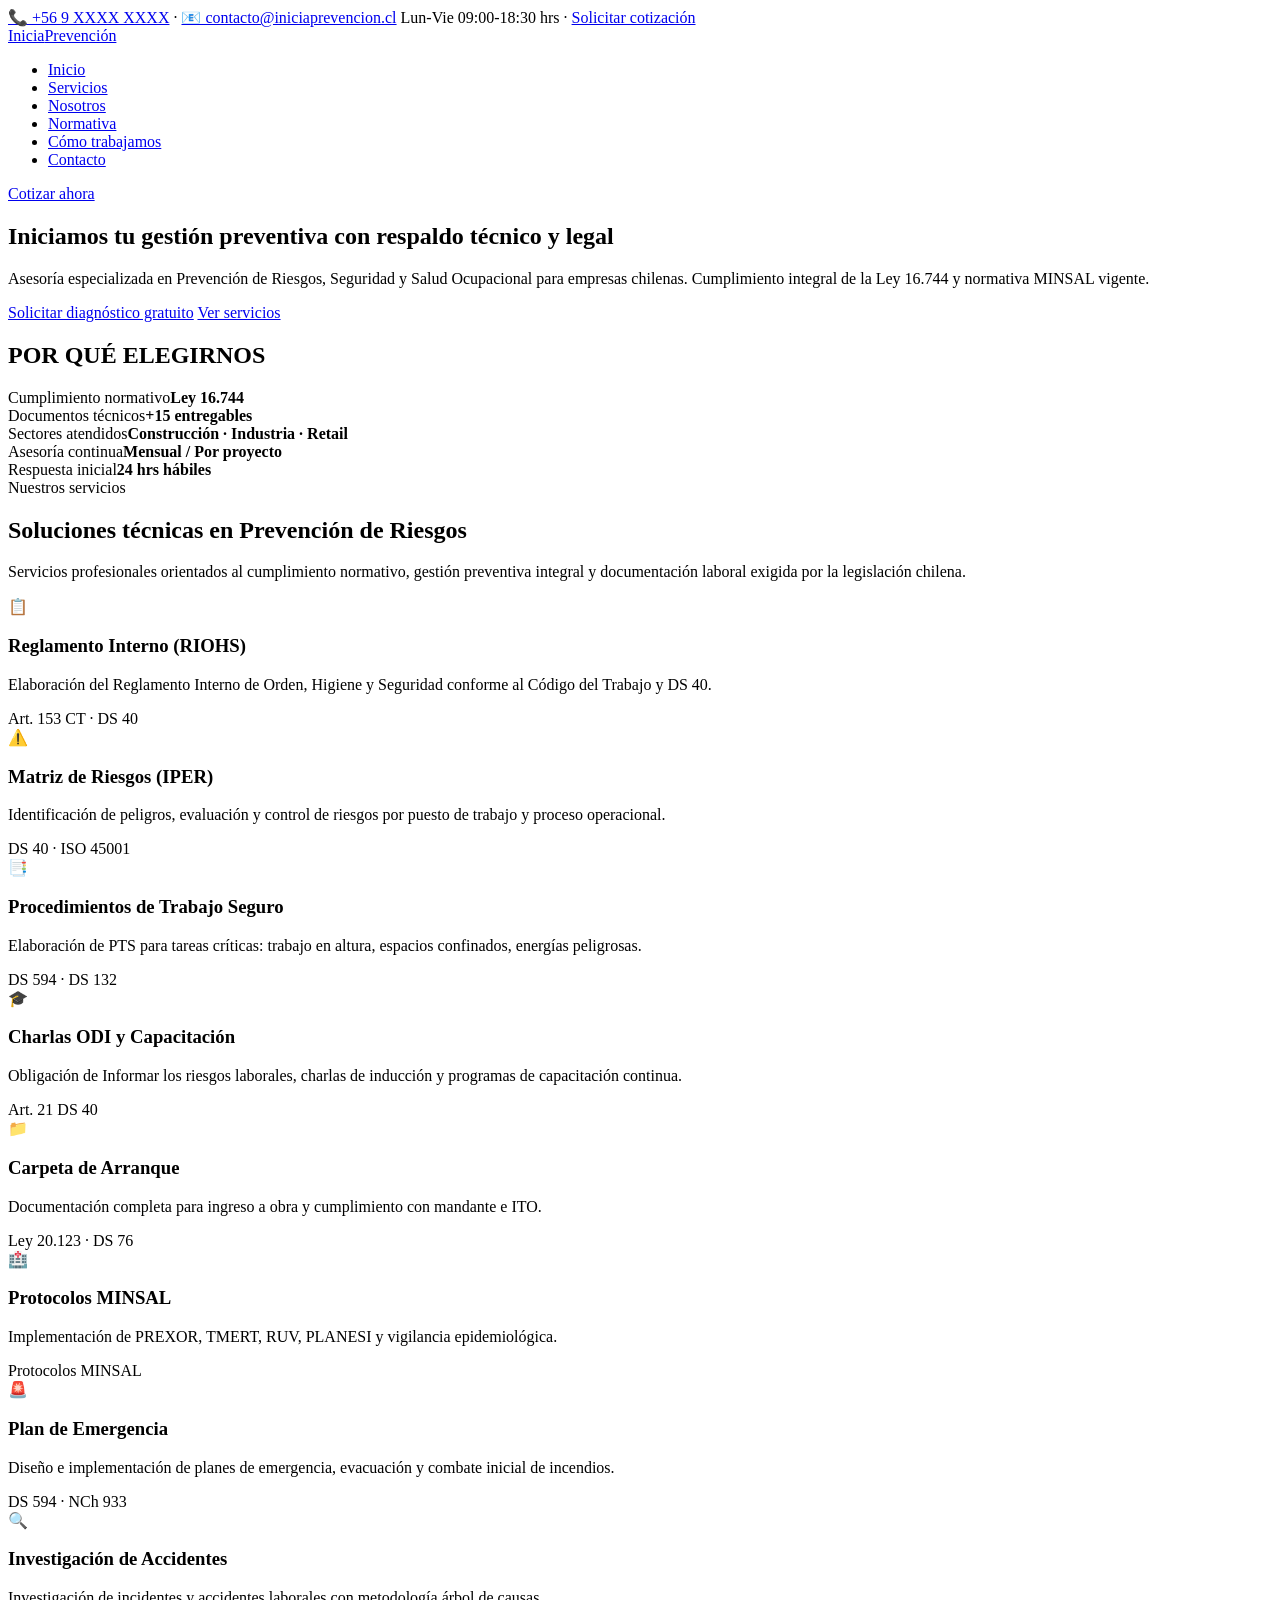
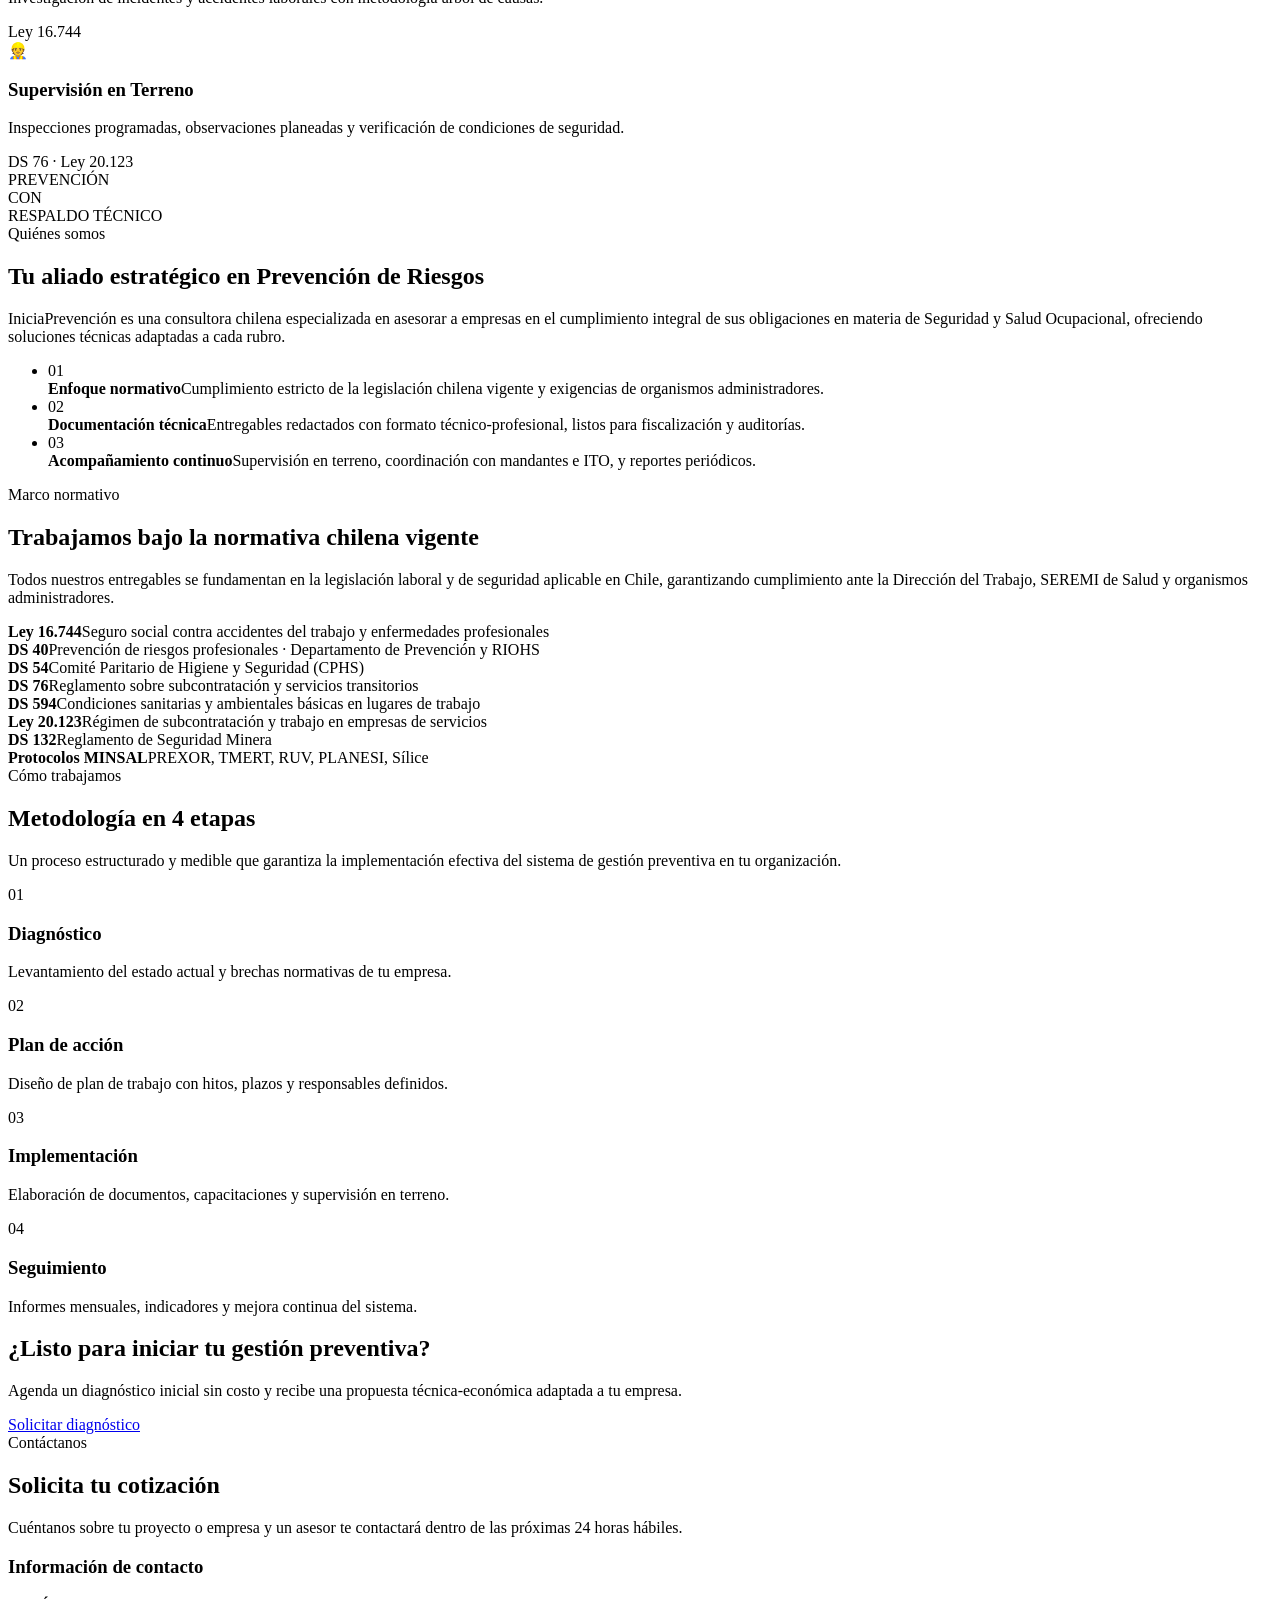
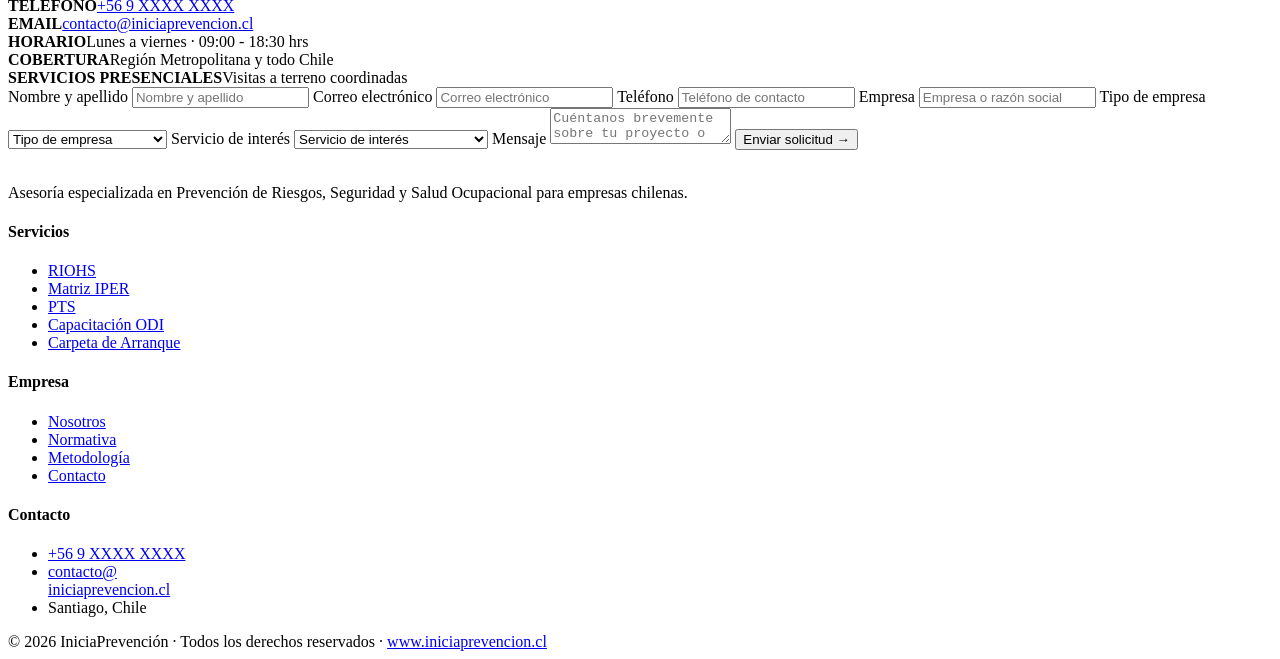
==== index.html @ a5a74e53 "Add files via upload" ====
<!DOCTYPE html>
<html lang="es-CL">
<head>
<meta charset="UTF-8">
<meta name="viewport" content="width=device-width, initial-scale=1.0">

<!-- SEO PRIMARIO -->
<title>IniciaPrevención | Asesoría en Prevención de Riesgos y SST - Chile</title>
<meta name="description" content="Consultora chilena especializada en Prevención de Riesgos, Seguridad y Salud Ocupacional. Asesoría experta en RIOHS, Matriz IPER, PTS, ODI, Carpeta de Arranque y cumplimiento Ley 16.744.">
<meta name="keywords" content="prevención de riesgos Chile, asesoría SST, RIOHS, Ley 16.744, prevencionista, seguridad obra, ITO, mandante, carpeta de arranque, matriz IPER, PTS, DS 76, DS 40, DS 594">
<meta name="author" content="IniciaPrevención">
<meta name="robots" content="index, follow">
<link rel="canonical" href="https://iniciaprevencion.cl/">

<!-- OPEN GRAPH (Facebook, LinkedIn, WhatsApp) -->
<meta property="og:type" content="website">
<meta property="og:url" content="https://iniciaprevencion.cl/">
<meta property="og:title" content="IniciaPrevención | Asesoría en Prevención de Riesgos - Chile">
<meta property="og:description" content="Asesoría especializada en Prevención de Riesgos, Seguridad y Salud Ocupacional para empresas chilenas. Cumplimiento Ley 16.744.">
<meta property="og:image" content="https://iniciaprevencion.cl/assets/img/og-image.jpg">
<meta property="og:locale" content="es_CL">
<meta property="og:site_name" content="IniciaPrevención">

<!-- TWITTER CARD -->
<meta name="twitter:card" content="summary_large_image">
<meta name="twitter:title" content="IniciaPrevención | Asesoría en Prevención de Riesgos - Chile">
<meta name="twitter:description" content="Asesoría experta en SST y cumplimiento normativo para empresas chilenas.">
<meta name="twitter:image" content="https://iniciaprevencion.cl/assets/img/og-image.jpg">

<!-- FAVICON -->
<link rel="icon" type="image/svg+xml" href="assets/img/favicon.svg">
<link rel="alternate icon" href="assets/img/favicon.ico">
<link rel="apple-touch-icon" href="assets/img/apple-touch-icon.png">

<!-- THEME COLOR -->
<meta name="theme-color" content="#0C447C">

<!-- FONTS -->
<link rel="preconnect" href="https://fonts.googleapis.com">
<link rel="preconnect" href="https://fonts.gstatic.com" crossorigin>
<link href="https://fonts.googleapis.com/css2?family=Montserrat:wght@400;500;600;700&family=Open+Sans:wght@400;500;600;700&display=swap" rel="stylesheet">

<!-- CSS -->
<link rel="stylesheet" href="assets/css/styles.css">

<!-- SCHEMA.ORG STRUCTURED DATA -->
<script type="application/ld+json">
{
  "@context": "https://schema.org",
  "@type": "ProfessionalService",
  "name": "IniciaPrevención",
  "image": "https://iniciaprevencion.cl/assets/img/og-image.jpg",
  "url": "https://iniciaprevencion.cl",
  "telephone": "+56-9-XXXXXXXX",
  "email": "contacto@iniciaprevencion.cl",
  "description": "Asesoría profesional en Prevención de Riesgos, Seguridad y Salud Ocupacional en Chile.",
  "address": {
    "@type": "PostalAddress",
    "addressCountry": "CL",
    "addressRegion": "Región Metropolitana",
    "addressLocality": "Santiago"
  },
  "areaServed": {
    "@type": "Country",
    "name": "Chile"
  },
  "serviceType": [
    "Prevención de Riesgos",
    "Seguridad y Salud Ocupacional",
    "Reglamento Interno (RIOHS)",
    "Matriz de Riesgos (IPER)",
    "Procedimientos de Trabajo Seguro",
    "Carpeta de Arranque"
  ],
  "priceRange": "$$"
}
</script>
</head>
<body>

<!-- TOP BAR -->
<div class="topbar">
  <div class="topbar-inner">
    <span><a href="tel:+56900000000" aria-label="Teléfono">📞 +56 9 XXXX XXXX</a> · <a href="mailto:contacto@iniciaprevencion.cl">📧 contacto@iniciaprevencion.cl</a></span>
    <span>Lun-Vie 09:00-18:30 hrs · <a href="#contacto">Solicitar cotización</a></span>
  </div>
</div>

<!-- HEADER / NAV -->
<header>
  <div class="nav">
    <a href="/" class="logo" aria-label="IniciaPrevención - Inicio">
      <div class="logo-mark" aria-hidden="true"></div>
      <div class="logo-text">Inicia<span>Prevención</span></div>
    </a>
    <nav aria-label="Navegación principal">
      <ul class="menu">
        <li><a href="#inicio">Inicio</a></li>
        <li><a href="#servicios">Servicios</a></li>
        <li><a href="#nosotros">Nosotros</a></li>
        <li><a href="#normativa">Normativa</a></li>
        <li><a href="#proceso">Cómo trabajamos</a></li>
        <li><a href="#contacto">Contacto</a></li>
      </ul>
    </nav>
    <a href="#contacto" class="btn-cta">Cotizar ahora</a>
  </div>
</header>

<!-- HERO -->
<section class="hero" id="inicio">
  <div class="hero-inner">
    <div>
      <h1>Iniciamos tu <span>gestión preventiva</span> con respaldo técnico y legal</h1>
      <p>Asesoría especializada en Prevención de Riesgos, Seguridad y Salud Ocupacional para empresas chilenas. Cumplimiento integral de la Ley 16.744 y normativa MINSAL vigente.</p>
      <div class="hero-cta">
        <a href="#contacto" class="btn-primary">Solicitar diagnóstico gratuito</a>
        <a href="#servicios" class="btn-secondary">Ver servicios</a>
      </div>
    </div>
    <aside class="hero-stats" aria-label="Razones para elegirnos">
      <h2>POR QUÉ ELEGIRNOS</h2>
      <div class="stat-row"><span>Cumplimiento normativo</span><strong>Ley 16.744</strong></div>
      <div class="stat-row"><span>Documentos técnicos</span><strong>+15 entregables</strong></div>
      <div class="stat-row"><span>Sectores atendidos</span><strong>Construcción · Industria · Retail</strong></div>
      <div class="stat-row"><span>Asesoría continua</span><strong>Mensual / Por proyecto</strong></div>
      <div class="stat-row"><span>Respuesta inicial</span><strong>24 hrs hábiles</strong></div>
    </aside>
  </div>
</section>

<!-- SERVICIOS -->
<section class="servicios" id="servicios">
  <div class="container">
    <span class="section-tag">Nuestros servicios</span>
    <h2 class="section-title">Soluciones técnicas en Prevención de Riesgos</h2>
    <p class="section-subtitle">Servicios profesionales orientados al cumplimiento normativo, gestión preventiva integral y documentación laboral exigida por la legislación chilena.</p>

    <div class="servicios-grid">
      <article class="servicio-card">
        <div class="servicio-icon" aria-hidden="true">📋</div>
        <h3>Reglamento Interno (RIOHS)</h3>
        <p>Elaboración del Reglamento Interno de Orden, Higiene y Seguridad conforme al Código del Trabajo y DS 40.</p>
        <span class="servicio-norm">Art. 153 CT · DS 40</span>
      </article>

      <article class="servicio-card">
        <div class="servicio-icon" aria-hidden="true">⚠️</div>
        <h3>Matriz de Riesgos (IPER)</h3>
        <p>Identificación de peligros, evaluación y control de riesgos por puesto de trabajo y proceso operacional.</p>
        <span class="servicio-norm">DS 40 · ISO 45001</span>
      </article>

      <article class="servicio-card">
        <div class="servicio-icon" aria-hidden="true">📑</div>
        <h3>Procedimientos de Trabajo Seguro</h3>
        <p>Elaboración de PTS para tareas críticas: trabajo en altura, espacios confinados, energías peligrosas.</p>
        <span class="servicio-norm">DS 594 · DS 132</span>
      </article>

      <article class="servicio-card">
        <div class="servicio-icon" aria-hidden="true">🎓</div>
        <h3>Charlas ODI y Capacitación</h3>
        <p>Obligación de Informar los riesgos laborales, charlas de inducción y programas de capacitación continua.</p>
        <span class="servicio-norm">Art. 21 DS 40</span>
      </article>

      <article class="servicio-card">
        <div class="servicio-icon" aria-hidden="true">📁</div>
        <h3>Carpeta de Arranque</h3>
        <p>Documentación completa para ingreso a obra y cumplimiento con mandante e ITO.</p>
        <span class="servicio-norm">Ley 20.123 · DS 76</span>
      </article>

      <article class="servicio-card">
        <div class="servicio-icon" aria-hidden="true">🏥</div>
        <h3>Protocolos MINSAL</h3>
        <p>Implementación de PREXOR, TMERT, RUV, PLANESI y vigilancia epidemiológica.</p>
        <span class="servicio-norm">Protocolos MINSAL</span>
      </article>

      <article class="servicio-card">
        <div class="servicio-icon" aria-hidden="true">🚨</div>
        <h3>Plan de Emergencia</h3>
        <p>Diseño e implementación de planes de emergencia, evacuación y combate inicial de incendios.</p>
        <span class="servicio-norm">DS 594 · NCh 933</span>
      </article>

      <article class="servicio-card">
        <div class="servicio-icon" aria-hidden="true">🔍</div>
        <h3>Investigación de Accidentes</h3>
        <p>Investigación de incidentes y accidentes laborales con metodología árbol de causas.</p>
        <span class="servicio-norm">Ley 16.744</span>
      </article>

      <article class="servicio-card">
        <div class="servicio-icon" aria-hidden="true">👷</div>
        <h3>Supervisión en Terreno</h3>
        <p>Inspecciones programadas, observaciones planeadas y verificación de condiciones de seguridad.</p>
        <span class="servicio-norm">DS 76 · Ley 20.123</span>
      </article>
    </div>
  </div>
</section>

<!-- NOSOTROS -->
<section id="nosotros">
  <div class="container">
    <div class="nosotros-grid">
      <div class="nosotros-img" aria-hidden="true">
        <div class="nosotros-img-text">PREVENCIÓN<br>CON<br>RESPALDO TÉCNICO</div>
      </div>
      <div>
        <span class="section-tag">Quiénes somos</span>
        <h2 class="section-title">Tu aliado estratégico en Prevención de Riesgos</h2>
        <p>IniciaPrevención es una consultora chilena especializada en asesorar a empresas en el cumplimiento integral de sus obligaciones en materia de Seguridad y Salud Ocupacional, ofreciendo soluciones técnicas adaptadas a cada rubro.</p>

        <ul class="valores-list">
          <li>
            <span class="valor-num">01</span>
            <div class="valor-text"><strong>Enfoque normativo</strong><span>Cumplimiento estricto de la legislación chilena vigente y exigencias de organismos administradores.</span></div>
          </li>
          <li>
            <span class="valor-num">02</span>
            <div class="valor-text"><strong>Documentación técnica</strong><span>Entregables redactados con formato técnico-profesional, listos para fiscalización y auditorías.</span></div>
          </li>
          <li>
            <span class="valor-num">03</span>
            <div class="valor-text"><strong>Acompañamiento continuo</strong><span>Supervisión en terreno, coordinación con mandantes e ITO, y reportes periódicos.</span></div>
          </li>
        </ul>
      </div>
    </div>
  </div>
</section>

<!-- NORMATIVA -->
<section class="normativa" id="normativa">
  <div class="container">
    <span class="section-tag">Marco normativo</span>
    <h2 class="section-title">Trabajamos bajo la normativa chilena vigente</h2>
    <p class="section-subtitle">Todos nuestros entregables se fundamentan en la legislación laboral y de seguridad aplicable en Chile, garantizando cumplimiento ante la Dirección del Trabajo, SEREMI de Salud y organismos administradores.</p>

    <div class="norma-grid">
      <div class="norma-card"><strong>Ley 16.744</strong><span>Seguro social contra accidentes del trabajo y enfermedades profesionales</span></div>
      <div class="norma-card"><strong>DS 40</strong><span>Prevención de riesgos profesionales · Departamento de Prevención y RIOHS</span></div>
      <div class="norma-card"><strong>DS 54</strong><span>Comité Paritario de Higiene y Seguridad (CPHS)</span></div>
      <div class="norma-card"><strong>DS 76</strong><span>Reglamento sobre subcontratación y servicios transitorios</span></div>
      <div class="norma-card"><strong>DS 594</strong><span>Condiciones sanitarias y ambientales básicas en lugares de trabajo</span></div>
      <div class="norma-card"><strong>Ley 20.123</strong><span>Régimen de subcontratación y trabajo en empresas de servicios</span></div>
      <div class="norma-card"><strong>DS 132</strong><span>Reglamento de Seguridad Minera</span></div>
      <div class="norma-card"><strong>Protocolos MINSAL</strong><span>PREXOR, TMERT, RUV, PLANESI, Sílice</span></div>
    </div>
  </div>
</section>

<!-- PROCESO -->
<section id="proceso">
  <div class="container">
    <span class="section-tag">Cómo trabajamos</span>
    <h2 class="section-title">Metodología en 4 etapas</h2>
    <p class="section-subtitle">Un proceso estructurado y medible que garantiza la implementación efectiva del sistema de gestión preventiva en tu organización.</p>

    <div class="proceso-grid">
      <div class="paso">
        <div class="paso-num">01</div>
        <h3>Diagnóstico</h3>
        <p>Levantamiento del estado actual y brechas normativas de tu empresa.</p>
      </div>
      <div class="paso">
        <div class="paso-num">02</div>
        <h3>Plan de acción</h3>
        <p>Diseño de plan de trabajo con hitos, plazos y responsables definidos.</p>
      </div>
      <div class="paso">
        <div class="paso-num">03</div>
        <h3>Implementación</h3>
        <p>Elaboración de documentos, capacitaciones y supervisión en terreno.</p>
      </div>
      <div class="paso">
        <div class="paso-num">04</div>
        <h3>Seguimiento</h3>
        <p>Informes mensuales, indicadores y mejora continua del sistema.</p>
      </div>
    </div>
  </div>
</section>

<!-- CTA -->
<section class="cta-final">
  <h2>¿Listo para iniciar tu gestión preventiva?</h2>
  <p>Agenda un diagnóstico inicial sin costo y recibe una propuesta técnica-económica adaptada a tu empresa.</p>
  <a href="#contacto" class="btn-primary">Solicitar diagnóstico</a>
</section>

<!-- CONTACTO -->
<section id="contacto">
  <div class="container">
    <span class="section-tag">Contáctanos</span>
    <h2 class="section-title">Solicita tu cotización</h2>
    <p class="section-subtitle">Cuéntanos sobre tu proyecto o empresa y un asesor te contactará dentro de las próximas 24 horas hábiles.</p>

    <div class="contacto-grid">
      <div class="contacto-info">
        <h3>Información de contacto</h3>
        <div class="contacto-item"><strong>TELÉFONO</strong><a href="tel:+56900000000">+56 9 XXXX XXXX</a></div>
        <div class="contacto-item"><strong>EMAIL</strong><a href="mailto:contacto@iniciaprevencion.cl">contacto@iniciaprevencion.cl</a></div>
        <div class="contacto-item"><strong>HORARIO</strong>Lunes a viernes · 09:00 - 18:30 hrs</div>
        <div class="contacto-item"><strong>COBERTURA</strong>Región Metropolitana y todo Chile</div>
        <div class="contacto-item"><strong>SERVICIOS PRESENCIALES</strong>Visitas a terreno coordinadas</div>
      </div>

      <form id="formContacto" action="https://formspree.io/f/REEMPLAZAR_ID" method="POST" aria-label="Formulario de contacto">
        <label for="nombre" class="sr-only">Nombre y apellido</label>
        <input id="nombre" name="nombre" type="text" placeholder="Nombre y apellido" required>
        <label for="email" class="sr-only">Correo electrónico</label>
        <input id="email" name="email" type="email" placeholder="Correo electrónico" required>
        <label for="telefono" class="sr-only">Teléfono</label>
        <input id="telefono" name="telefono" type="tel" placeholder="Teléfono de contacto">
        <label for="empresa" class="sr-only">Empresa</label>
        <input id="empresa" name="empresa" type="text" placeholder="Empresa o razón social">
        <label for="rubro" class="sr-only">Tipo de empresa</label>
        <select id="rubro" name="rubro" required>
          <option value="">Tipo de empresa</option>
          <option>Construcción</option>
          <option>Industria / Manufactura</option>
          <option>Retail / Comercio</option>
          <option>Oficinas / Servicios</option>
          <option>Minería</option>
          <option>Otro</option>
        </select>
        <label for="servicio" class="sr-only">Servicio de interés</label>
        <select id="servicio" name="servicio" required>
          <option value="">Servicio de interés</option>
          <option>Reglamento Interno (RIOHS)</option>
          <option>Matriz de Riesgos</option>
          <option>Carpeta de Arranque</option>
          <option>Asesoría integral</option>
          <option>Capacitación / ODI</option>
          <option>Otro</option>
        </select>
        <label for="mensaje" class="sr-only">Mensaje</label>
        <textarea id="mensaje" name="mensaje" placeholder="Cuéntanos brevemente sobre tu proyecto o necesidad"></textarea>
        <button type="submit">Enviar solicitud →</button>
      </form>
    </div>
  </div>
</section>

<!-- FOOTER -->
<footer>
  <div class="footer-grid">
    <div class="footer-col">
      <div class="logo" style="margin-bottom: 16px;">
        <div class="logo-mark" aria-hidden="true"></div>
        <div class="logo-text" style="color: #FFFFFF;">Inicia<span>Prevención</span></div>
      </div>
      <p>Asesoría especializada en Prevención de Riesgos, Seguridad y Salud Ocupacional para empresas chilenas.</p>
    </div>
    <div class="footer-col">
      <h4>Servicios</h4>
      <ul>
        <li><a href="#servicios">RIOHS</a></li>
        <li><a href="#servicios">Matriz IPER</a></li>
        <li><a href="#servicios">PTS</a></li>
        <li><a href="#servicios">Capacitación ODI</a></li>
        <li><a href="#servicios">Carpeta de Arranque</a></li>
      </ul>
    </div>
    <div class="footer-col">
      <h4>Empresa</h4>
      <ul>
        <li><a href="#nosotros">Nosotros</a></li>
        <li><a href="#normativa">Normativa</a></li>
        <li><a href="#proceso">Metodología</a></li>
        <li><a href="#contacto">Contacto</a></li>
      </ul>
    </div>
    <div class="footer-col">
      <h4>Contacto</h4>
      <ul>
        <li><a href="tel:+56900000000">+56 9 XXXX XXXX</a></li>
        <li><a href="mailto:contacto@iniciaprevencion.cl">contacto@<br>iniciaprevencion.cl</a></li>
        <li>Santiago, Chile</li>
      </ul>
    </div>
  </div>
  <div class="footer-bottom">
    © <span id="year">2026</span> IniciaPrevención · Todos los derechos reservados · <a href="https://iniciaprevencion.cl">www.iniciaprevencion.cl</a>
  </div>
</footer>

<!-- JS -->
<script src="assets/js/main.js" defer></script>

</body>
</html>
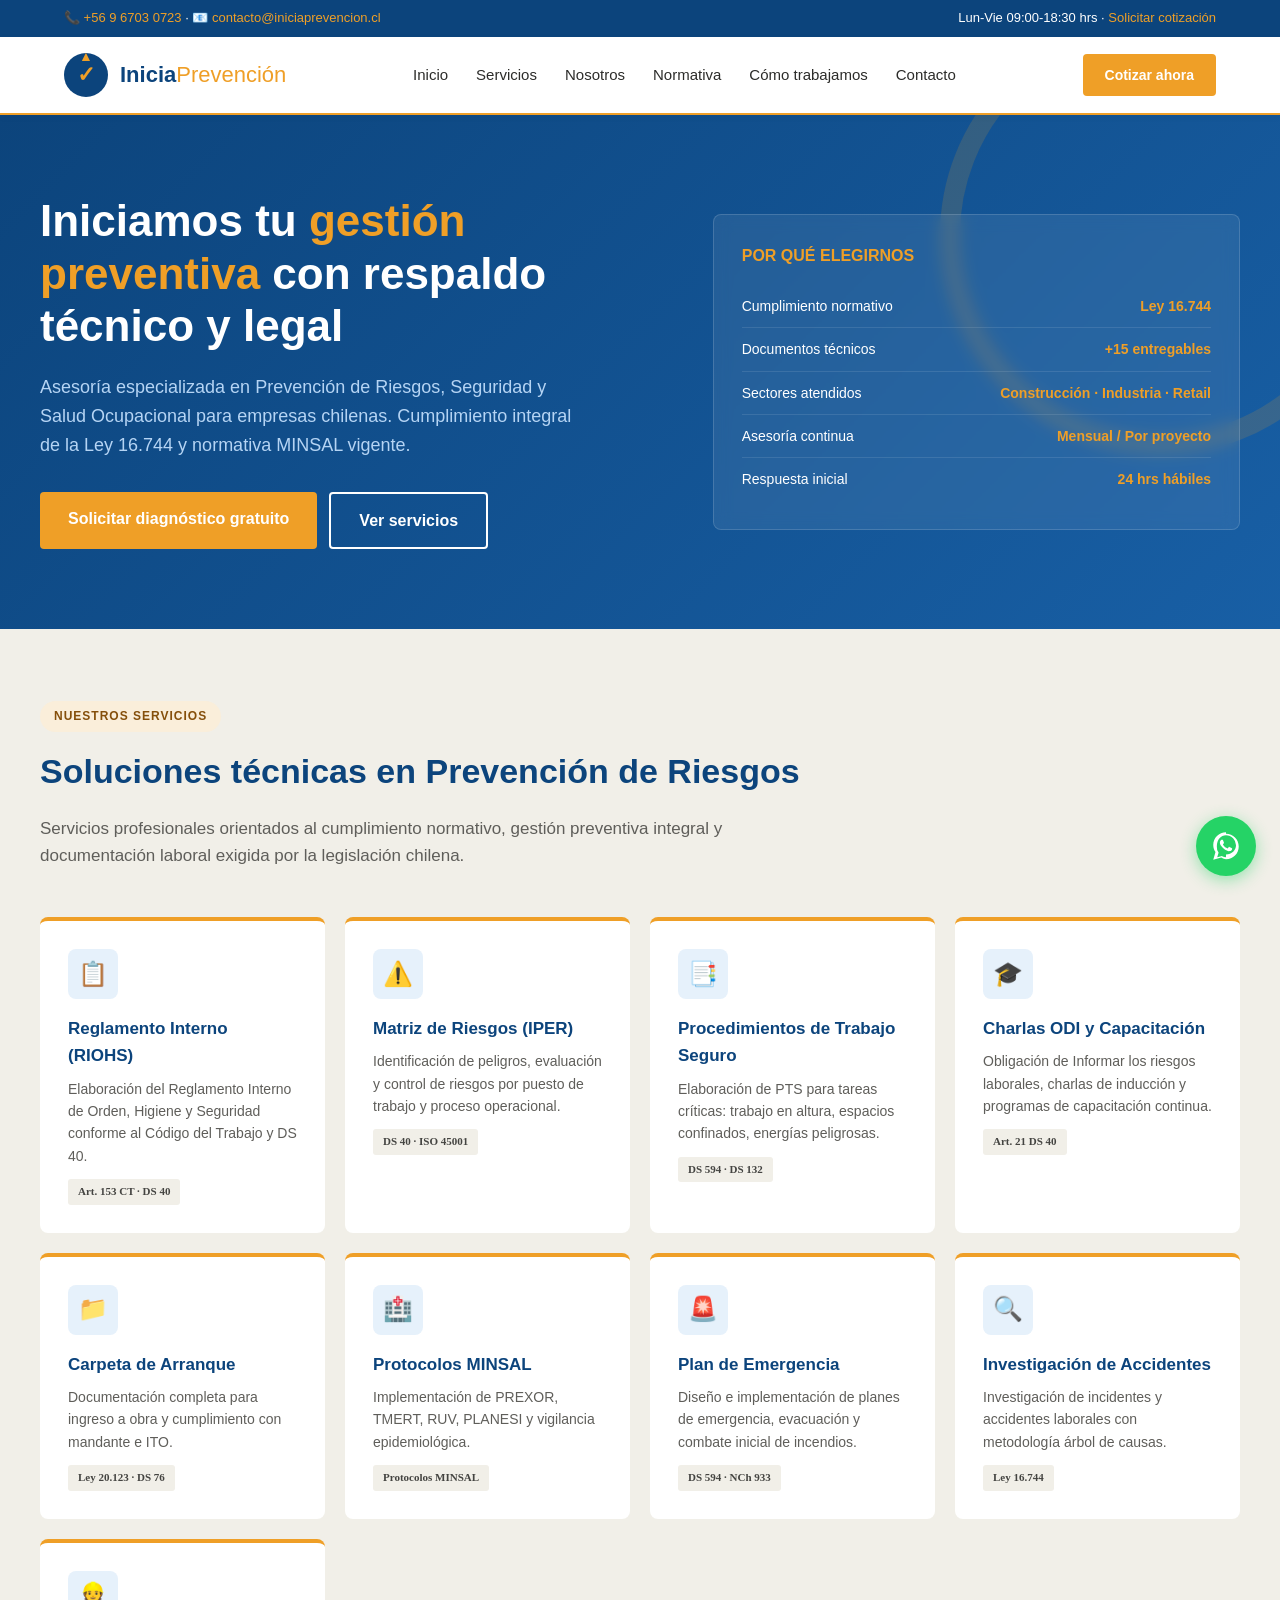
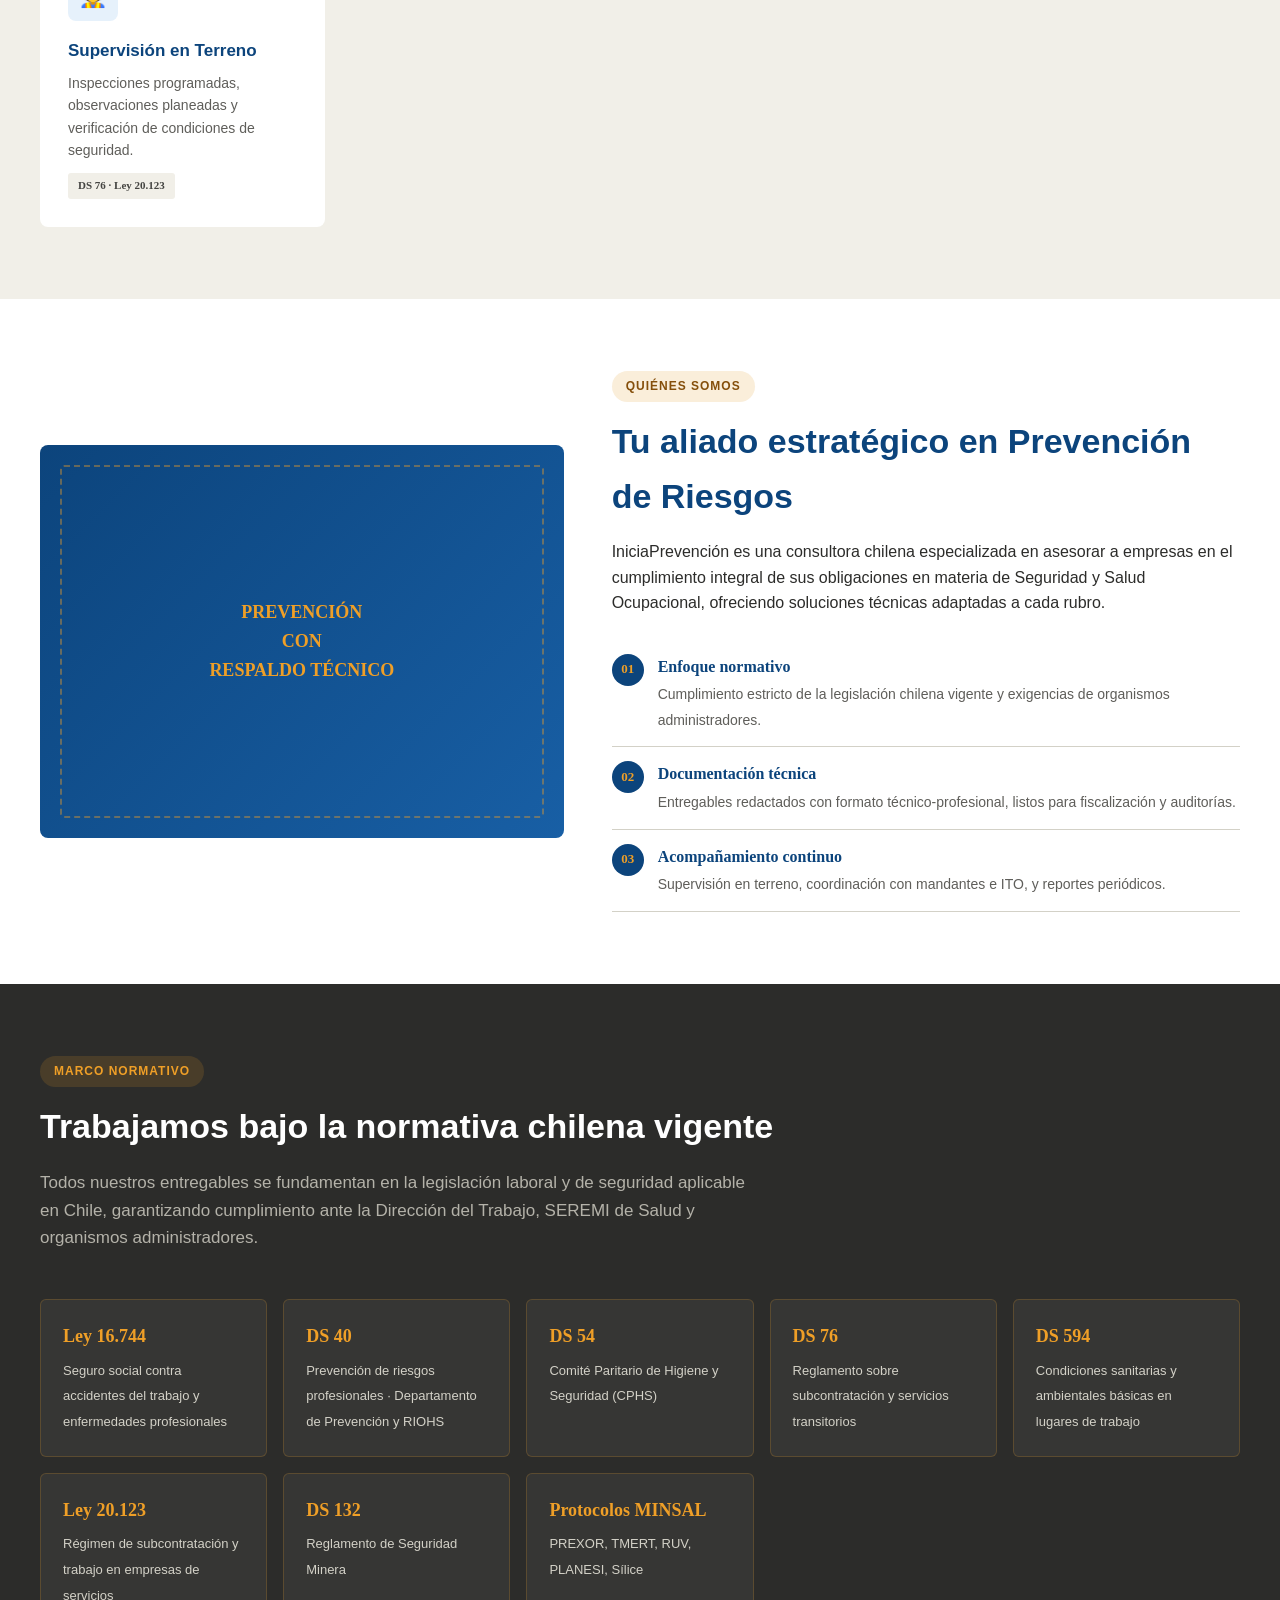
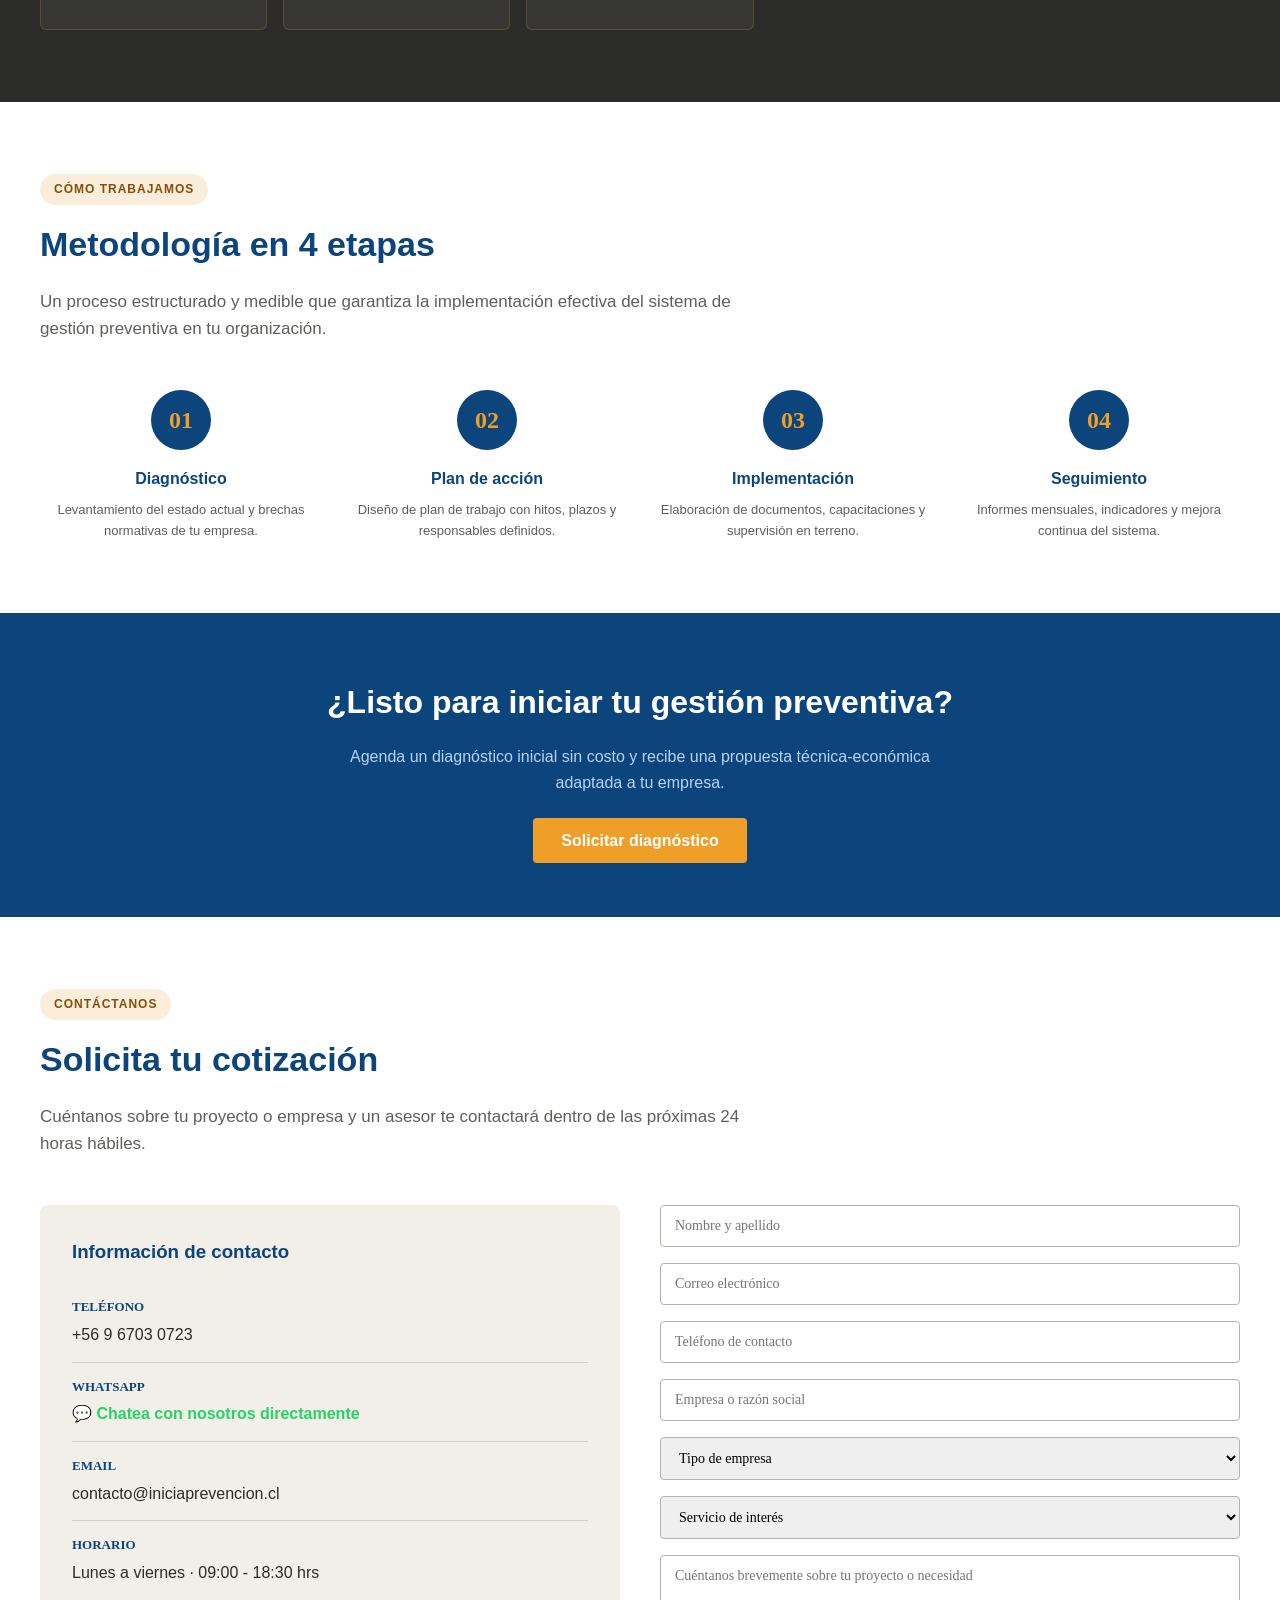
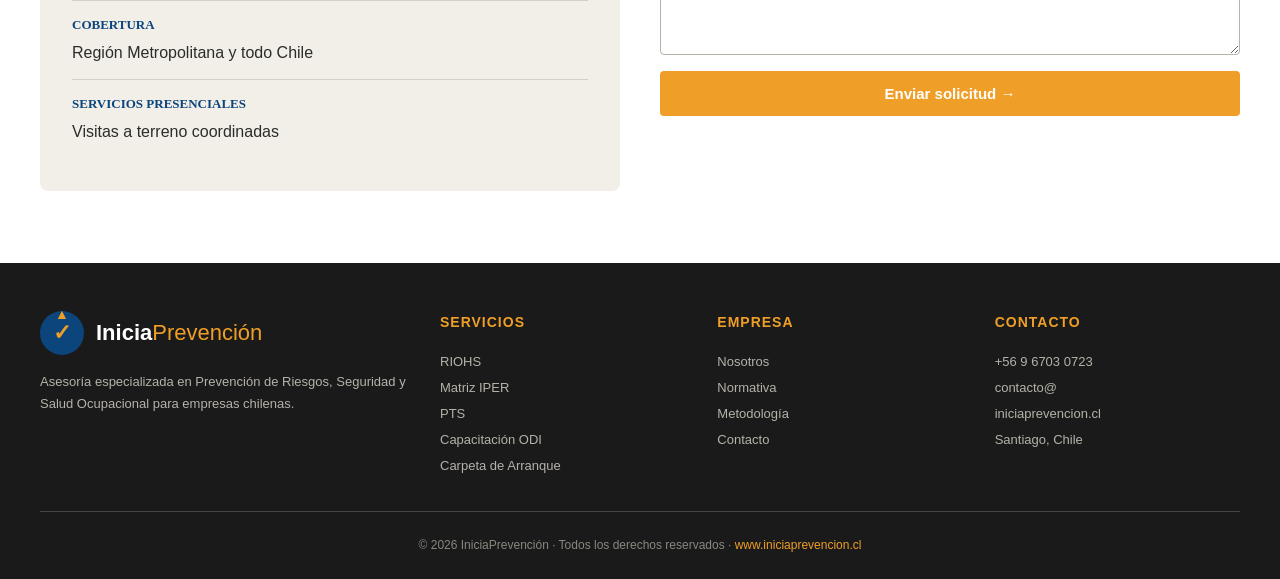
==== commit 407518b9: "Add files via upload" ====
--- a/index.html
+++ b/index.html
@@ -51,7 +51,7 @@
   "name": "IniciaPrevención",
   "image": "https://iniciaprevencion.cl/assets/img/og-image.jpg",
   "url": "https://iniciaprevencion.cl",
-  "telephone": "+56-9-XXXXXXXX",
+  "telephone": "+56-9-6703-0723",
   "email": "contacto@iniciaprevencion.cl",
   "description": "Asesoría profesional en Prevención de Riesgos, Seguridad y Salud Ocupacional en Chile.",
   "address": {
@@ -81,7 +81,7 @@
 <!-- TOP BAR -->
 <div class="topbar">
   <div class="topbar-inner">
-    <span><a href="tel:+56900000000" aria-label="Teléfono">📞 +56 9 XXXX XXXX</a> · <a href="mailto:contacto@iniciaprevencion.cl">📧 contacto@iniciaprevencion.cl</a></span>
+    <span><a href="tel:+56967030723" aria-label="Teléfono">📞 +56 9 6703 0723</a> · <a href="mailto:contacto@iniciaprevencion.cl">📧 contacto@iniciaprevencion.cl</a></span>
     <span>Lun-Vie 09:00-18:30 hrs · <a href="#contacto">Solicitar cotización</a></span>
   </div>
 </div>
@@ -303,7 +303,8 @@
     <div class="contacto-grid">
       <div class="contacto-info">
         <h3>Información de contacto</h3>
-        <div class="contacto-item"><strong>TELÉFONO</strong><a href="tel:+56900000000">+56 9 XXXX XXXX</a></div>
+        <div class="contacto-item"><strong>TELÉFONO</strong><a href="tel:+56967030723">+56 9 6703 0723</a></div>
+        <div class="contacto-item"><strong>WHATSAPP</strong><a href="https://wa.me/56967030723?text=Hola%20IniciaPrevenci%C3%B3n%2C%20me%20interesa%20conocer%20m%C3%A1s%20sobre%20sus%20servicios%20de%20Prevenci%C3%B3n%20de%20Riesgos.%20%C2%BFPodr%C3%ADan%20ayudarme%3F" target="_blank" rel="noopener" style="color:#25D366;font-weight:600">💬 Chatea con nosotros directamente</a></div>
         <div class="contacto-item"><strong>EMAIL</strong><a href="mailto:contacto@iniciaprevencion.cl">contacto@iniciaprevencion.cl</a></div>
         <div class="contacto-item"><strong>HORARIO</strong>Lunes a viernes · 09:00 - 18:30 hrs</div>
         <div class="contacto-item"><strong>COBERTURA</strong>Región Metropolitana y todo Chile</div>
@@ -379,7 +380,7 @@
     <div class="footer-col">
       <h4>Contacto</h4>
       <ul>
-        <li><a href="tel:+56900000000">+56 9 XXXX XXXX</a></li>
+        <li><a href="tel:+56967030723">+56 9 6703 0723</a></li>
         <li><a href="mailto:contacto@iniciaprevencion.cl">contacto@<br>iniciaprevencion.cl</a></li>
         <li>Santiago, Chile</li>
       </ul>
@@ -390,6 +391,18 @@
   </div>
 </footer>
 
+<!-- BOTÓN FLOTANTE DE WHATSAPP -->
+<a href="https://wa.me/56967030723?text=Hola%20IniciaPrevenci%C3%B3n%2C%20me%20interesa%20conocer%20m%C3%A1s%20sobre%20sus%20servicios%20de%20Prevenci%C3%B3n%20de%20Riesgos.%20%C2%BFPodr%C3%ADan%20ayudarme%3F"
+   target="_blank"
+   rel="noopener"
+   class="wa-float"
+   aria-label="Escríbenos por WhatsApp">
+  <svg class="wa-icon" viewBox="0 0 32 32" xmlns="http://www.w3.org/2000/svg" aria-hidden="true">
+    <path fill="#FFFFFF" d="M16.001 3C9.373 3 4 8.373 4 15.001c0 2.39.73 4.715 2.111 6.703L4 29l7.515-2.06C13.4 28.193 14.687 28.5 16 28.5h.005c6.628 0 12.001-5.373 12.001-12.001S22.629 4.5 16.001 4.5z M16.001 26.5h-.005c-1.244 0-2.464-.336-3.531-.97l-.253-.151-4.46 1.223 1.243-4.347-.165-.265a9.42 9.42 0 0 1-1.45-5.49C7.379 9.78 11.26 5.9 16.001 5.9c2.518 0 4.882.98 6.661 2.76a9.38 9.38 0 0 1 2.764 6.681c-.001 4.74-3.882 8.621-9.425 8.621z M21.183 17.78c-.283-.142-1.677-.828-1.937-.923-.26-.094-.45-.142-.638.142-.189.284-.732.923-.897 1.113-.165.189-.331.213-.614.071-.283-.142-1.197-.441-2.28-1.408-.843-.751-1.413-1.679-1.578-1.962-.165-.284-.018-.437.124-.578.128-.127.283-.331.425-.496.142-.165.189-.284.283-.473.094-.189.047-.355-.024-.496-.071-.142-.638-1.535-.874-2.103-.231-.553-.466-.477-.638-.486-.165-.008-.354-.01-.543-.01s-.496.071-.756.355c-.26.284-.992.969-.992 2.361 0 1.393 1.016 2.738 1.158 2.927.142.189 2.001 3.054 4.851 4.286.677.293 1.205.467 1.617.598.679.215 1.297.185 1.785.112.544-.081 1.677-.685 1.913-1.347.236-.661.236-1.228.165-1.347-.071-.119-.26-.189-.543-.331z"/>
+  </svg>
+  <span class="wa-tooltip">¡Escríbenos por WhatsApp!</span>
+</a>
+
 <!-- JS -->
 <script src="assets/js/main.js" defer></script>
 
--- a/assets/css/styles.css
+++ b/assets/css/styles.css
@@ -0,0 +1,674 @@
+/* ============================================
+   IniciaPrevención - Hoja de estilos principal
+   Paleta: Azul marino #0C447C / Naranjo #EF9F27
+   ============================================ */
+
+* { margin: 0; padding: 0; box-sizing: border-box; }
+
+:root {
+  --azul: #0C447C;
+  --azul-claro: #185FA5;
+  --azul-muy-claro: #B5D4F4;
+  --naranjo: #EF9F27;
+  --naranjo-osc: #BA7517;
+  --gris-osc: #2C2C2A;
+  --gris-med: #5F5E5A;
+  --gris-claro: #D3D1C7;
+  --beige: #F1EFE8;
+}
+
+body {
+  font-family: 'Open Sans', sans-serif;
+  color: var(--gris-osc);
+  line-height: 1.6;
+  background: #FFFFFF;
+  -webkit-font-smoothing: antialiased;
+}
+
+h1, h2, h3, h4 {
+  font-family: 'Montserrat', sans-serif;
+  font-weight: 600;
+  color: var(--azul);
+}
+
+a { transition: color 0.2s; }
+
+/* ACCESIBILIDAD */
+.sr-only {
+  position: absolute;
+  width: 1px;
+  height: 1px;
+  padding: 0;
+  margin: -1px;
+  overflow: hidden;
+  clip: rect(0, 0, 0, 0);
+  white-space: nowrap;
+  border: 0;
+}
+
+/* TOP BAR */
+.topbar {
+  background: var(--azul);
+  color: #FFFFFF;
+  padding: 8px 0;
+  font-size: 13px;
+}
+.topbar-inner {
+  max-width: 1200px;
+  margin: 0 auto;
+  padding: 0 24px;
+  display: flex;
+  justify-content: space-between;
+  flex-wrap: wrap;
+  gap: 12px;
+}
+.topbar a { color: var(--naranjo); text-decoration: none; }
+.topbar a:hover { color: #FFFFFF; }
+
+/* HEADER */
+header {
+  background: #FFFFFF;
+  border-bottom: 2px solid var(--naranjo);
+  position: sticky;
+  top: 0;
+  z-index: 100;
+  box-shadow: 0 2px 8px rgba(0,0,0,0.04);
+}
+.nav {
+  max-width: 1200px;
+  margin: 0 auto;
+  padding: 16px 24px;
+  display: flex;
+  justify-content: space-between;
+  align-items: center;
+  flex-wrap: wrap;
+  gap: 16px;
+}
+.logo {
+  display: flex;
+  align-items: center;
+  gap: 12px;
+  text-decoration: none;
+}
+.logo-mark {
+  width: 44px;
+  height: 44px;
+  background: var(--azul);
+  border-radius: 50%;
+  display: flex;
+  align-items: center;
+  justify-content: center;
+  position: relative;
+  flex-shrink: 0;
+}
+.logo-mark::before {
+  content: '▲';
+  position: absolute;
+  top: -8px;
+  color: var(--naranjo);
+  font-size: 14px;
+}
+.logo-mark::after {
+  content: '✓';
+  color: var(--naranjo);
+  font-size: 22px;
+  font-weight: bold;
+}
+.logo-text {
+  font-family: 'Montserrat', sans-serif;
+  font-size: 22px;
+  font-weight: 600;
+  color: var(--azul);
+}
+.logo-text span {
+  color: var(--naranjo);
+  font-weight: 400;
+}
+.menu {
+  display: flex;
+  gap: 28px;
+  list-style: none;
+}
+.menu a {
+  text-decoration: none;
+  color: var(--gris-osc);
+  font-weight: 500;
+  font-size: 15px;
+  padding: 8px 0;
+  border-bottom: 2px solid transparent;
+}
+.menu a:hover {
+  color: var(--naranjo);
+  border-bottom-color: var(--naranjo);
+}
+.btn-cta {
+  background: var(--naranjo);
+  color: #FFFFFF;
+  padding: 10px 22px;
+  border-radius: 4px;
+  text-decoration: none;
+  font-weight: 600;
+  font-size: 14px;
+  transition: background 0.2s;
+}
+.btn-cta:hover { background: var(--naranjo-osc); }
+
+/* HERO */
+.hero {
+  background: linear-gradient(135deg, var(--azul) 0%, var(--azul-claro) 100%);
+  color: #FFFFFF;
+  padding: 80px 24px;
+  position: relative;
+  overflow: hidden;
+}
+.hero::before {
+  content: '';
+  position: absolute;
+  right: -100px;
+  top: -100px;
+  width: 400px;
+  height: 400px;
+  border: 20px solid rgba(239, 159, 39, 0.15);
+  border-radius: 50%;
+  pointer-events: none;
+}
+.hero-inner {
+  max-width: 1200px;
+  margin: 0 auto;
+  position: relative;
+  z-index: 1;
+  display: grid;
+  grid-template-columns: 1.2fr 1fr;
+  gap: 40px;
+  align-items: center;
+}
+.hero h1 {
+  color: #FFFFFF;
+  font-size: 44px;
+  line-height: 1.2;
+  margin-bottom: 20px;
+}
+.hero h1 span { color: var(--naranjo); }
+.hero p {
+  font-size: 18px;
+  margin-bottom: 32px;
+  color: var(--azul-muy-claro);
+  max-width: 540px;
+}
+.hero-cta {
+  display: flex;
+  gap: 12px;
+  flex-wrap: wrap;
+}
+.btn-primary {
+  background: var(--naranjo);
+  color: #FFFFFF;
+  padding: 14px 28px;
+  border-radius: 4px;
+  text-decoration: none;
+  font-weight: 600;
+}
+.btn-primary:hover { background: var(--naranjo-osc); }
+.btn-secondary {
+  background: transparent;
+  color: #FFFFFF;
+  padding: 14px 28px;
+  border-radius: 4px;
+  text-decoration: none;
+  font-weight: 600;
+  border: 2px solid #FFFFFF;
+}
+.btn-secondary:hover { background: rgba(255,255,255,0.1); }
+.hero-stats {
+  background: rgba(255,255,255,0.08);
+  border: 1px solid rgba(255,255,255,0.15);
+  border-radius: 8px;
+  padding: 28px;
+  backdrop-filter: blur(8px);
+}
+.hero-stats h2 {
+  color: var(--naranjo);
+  font-size: 16px;
+  margin-bottom: 16px;
+}
+.stat-row {
+  display: flex;
+  justify-content: space-between;
+  padding: 10px 0;
+  border-bottom: 1px solid rgba(255,255,255,0.1);
+  font-size: 14px;
+}
+.stat-row:last-child { border-bottom: none; }
+.stat-row strong { color: var(--naranjo); }
+
+/* SECCIONES GENÉRICAS */
+section { padding: 72px 24px; }
+.container { max-width: 1200px; margin: 0 auto; }
+.section-tag {
+  display: inline-block;
+  background: #FAEEDA;
+  color: #854F0B;
+  padding: 6px 14px;
+  border-radius: 20px;
+  font-size: 12px;
+  font-weight: 600;
+  letter-spacing: 1px;
+  text-transform: uppercase;
+  margin-bottom: 12px;
+}
+.section-title {
+  font-size: 34px;
+  margin-bottom: 16px;
+}
+.section-subtitle {
+  font-size: 17px;
+  color: var(--gris-med);
+  max-width: 720px;
+  margin-bottom: 48px;
+}
+
+/* SERVICIOS */
+.servicios { background: var(--beige); }
+.servicios-grid {
+  display: grid;
+  grid-template-columns: repeat(auto-fit, minmax(280px, 1fr));
+  gap: 20px;
+}
+.servicio-card {
+  background: #FFFFFF;
+  border-radius: 8px;
+  padding: 28px;
+  border-top: 4px solid var(--naranjo);
+  transition: transform 0.2s, box-shadow 0.2s;
+}
+.servicio-card:hover {
+  transform: translateY(-4px);
+  box-shadow: 0 8px 24px rgba(12, 68, 124, 0.12);
+}
+.servicio-icon {
+  width: 50px;
+  height: 50px;
+  background: #E6F1FB;
+  color: var(--azul);
+  border-radius: 8px;
+  display: flex;
+  align-items: center;
+  justify-content: center;
+  font-size: 24px;
+  font-weight: bold;
+  margin-bottom: 16px;
+}
+.servicio-card h3 {
+  font-size: 17px;
+  margin-bottom: 8px;
+  color: var(--azul);
+}
+.servicio-card p {
+  font-size: 14px;
+  color: var(--gris-med);
+}
+.servicio-norm {
+  display: inline-block;
+  margin-top: 12px;
+  font-size: 11px;
+  background: var(--beige);
+  color: #444441;
+  padding: 4px 10px;
+  border-radius: 3px;
+  font-family: 'Montserrat';
+  font-weight: 600;
+}
+
+/* NOSOTROS */
+.nosotros-grid {
+  display: grid;
+  grid-template-columns: 1fr 1.2fr;
+  gap: 48px;
+  align-items: center;
+}
+.nosotros-img {
+  background: linear-gradient(135deg, var(--azul), var(--azul-claro));
+  border-radius: 8px;
+  aspect-ratio: 4/3;
+  display: flex;
+  align-items: center;
+  justify-content: center;
+  position: relative;
+  overflow: hidden;
+}
+.nosotros-img::before {
+  content: '';
+  position: absolute;
+  inset: 20px;
+  border: 2px dashed rgba(239, 159, 39, 0.4);
+  border-radius: 4px;
+}
+.nosotros-img-text {
+  color: var(--naranjo);
+  font-family: 'Montserrat';
+  font-weight: 600;
+  font-size: 18px;
+  text-align: center;
+  padding: 32px;
+  z-index: 1;
+}
+.valores-list { list-style: none; margin-top: 24px; }
+.valores-list li {
+  padding: 14px 0;
+  border-bottom: 1px solid var(--gris-claro);
+  display: flex;
+  gap: 14px;
+  align-items: start;
+}
+.valor-num {
+  background: var(--azul);
+  color: var(--naranjo);
+  font-family: 'Montserrat';
+  font-weight: 700;
+  width: 32px;
+  height: 32px;
+  border-radius: 50%;
+  display: flex;
+  align-items: center;
+  justify-content: center;
+  font-size: 13px;
+  flex-shrink: 0;
+}
+.valor-text strong {
+  display: block;
+  color: var(--azul);
+  margin-bottom: 2px;
+  font-family: 'Montserrat';
+}
+.valor-text span { font-size: 14px; color: var(--gris-med); }
+
+/* NORMATIVA */
+.normativa {
+  background: var(--gris-osc);
+  color: #FFFFFF;
+}
+.normativa .section-title { color: #FFFFFF; }
+.normativa .section-subtitle { color: #B4B2A9; }
+.normativa .section-tag {
+  background: rgba(239, 159, 39, 0.15);
+  color: var(--naranjo);
+}
+.norma-grid {
+  display: grid;
+  grid-template-columns: repeat(auto-fit, minmax(220px, 1fr));
+  gap: 16px;
+}
+.norma-card {
+  background: rgba(255,255,255,0.05);
+  border: 1px solid rgba(239, 159, 39, 0.2);
+  padding: 22px;
+  border-radius: 6px;
+}
+.norma-card strong {
+  display: block;
+  color: var(--naranjo);
+  font-family: 'Montserrat';
+  font-size: 18px;
+  margin-bottom: 6px;
+}
+.norma-card span { font-size: 13px; color: var(--gris-claro); }
+
+/* PROCESO */
+.proceso-grid {
+  display: grid;
+  grid-template-columns: repeat(4, 1fr);
+  gap: 24px;
+  margin-top: 32px;
+}
+.paso { text-align: center; position: relative; }
+.paso-num {
+  width: 60px;
+  height: 60px;
+  background: var(--azul);
+  color: var(--naranjo);
+  border-radius: 50%;
+  display: flex;
+  align-items: center;
+  justify-content: center;
+  font-size: 24px;
+  font-family: 'Montserrat';
+  font-weight: 700;
+  margin: 0 auto 16px;
+}
+.paso h3 { font-size: 16px; margin-bottom: 8px; }
+.paso p { font-size: 13px; color: var(--gris-med); }
+
+/* CTA FINAL */
+.cta-final {
+  background: var(--azul);
+  color: #FFFFFF;
+  text-align: center;
+  padding: 64px 24px;
+}
+.cta-final h2 {
+  color: #FFFFFF;
+  font-size: 32px;
+  margin-bottom: 16px;
+}
+.cta-final p {
+  color: var(--azul-muy-claro);
+  font-size: 16px;
+  max-width: 600px;
+  margin: 0 auto 32px;
+}
+
+/* CONTACTO */
+.contacto-grid {
+  display: grid;
+  grid-template-columns: 1fr 1fr;
+  gap: 40px;
+}
+.contacto-info {
+  background: var(--beige);
+  padding: 32px;
+  border-radius: 8px;
+}
+.contacto-info h3 { margin-bottom: 16px; }
+.contacto-item {
+  padding: 14px 0;
+  border-bottom: 1px solid var(--gris-claro);
+}
+.contacto-item:last-child { border-bottom: none; }
+.contacto-item strong {
+  color: var(--azul);
+  font-family: 'Montserrat';
+  display: block;
+  font-size: 13px;
+  margin-bottom: 4px;
+}
+.contacto-item a {
+  color: var(--gris-osc);
+  text-decoration: none;
+}
+.contacto-item a:hover { color: var(--naranjo); }
+
+form {
+  display: flex;
+  flex-direction: column;
+  gap: 16px;
+}
+input, select, textarea {
+  padding: 12px 14px;
+  border: 1px solid #B4B2A9;
+  border-radius: 4px;
+  font-family: 'Open Sans';
+  font-size: 14px;
+}
+input:focus, select:focus, textarea:focus {
+  outline: none;
+  border-color: var(--azul);
+}
+textarea {
+  resize: vertical;
+  min-height: 100px;
+}
+button {
+  background: var(--naranjo);
+  color: #FFFFFF;
+  padding: 14px;
+  border: none;
+  border-radius: 4px;
+  font-weight: 600;
+  font-size: 15px;
+  cursor: pointer;
+  transition: background 0.2s;
+}
+button:hover { background: var(--naranjo-osc); }
+
+/* FOOTER */
+footer {
+  background: #1a1a1a;
+  color: #B4B2A9;
+  padding: 48px 24px 24px;
+}
+.footer-grid {
+  max-width: 1200px;
+  margin: 0 auto;
+  display: grid;
+  grid-template-columns: 1.5fr 1fr 1fr 1fr;
+  gap: 32px;
+}
+.footer-col h4 {
+  color: var(--naranjo);
+  font-size: 14px;
+  margin-bottom: 16px;
+  text-transform: uppercase;
+  letter-spacing: 1px;
+}
+.footer-col a {
+  color: #B4B2A9;
+  text-decoration: none;
+  font-size: 13px;
+  line-height: 2;
+}
+.footer-col ul { list-style: none; }
+.footer-col li {
+  color: #B4B2A9;
+  font-size: 13px;
+  line-height: 2;
+}
+.footer-col p {
+  font-size: 13px;
+  line-height: 1.7;
+}
+.footer-col a:hover { color: var(--naranjo); }
+.footer-bottom {
+  max-width: 1200px;
+  margin: 32px auto 0;
+  padding-top: 24px;
+  border-top: 1px solid #444441;
+  text-align: center;
+  font-size: 12px;
+  color: #888780;
+}
+.footer-bottom a { color: var(--naranjo); text-decoration: none; }
+
+/* RESPONSIVE */
+@media (max-width: 768px) {
+  .hero-inner, .nosotros-grid, .contacto-grid, .footer-grid {
+    grid-template-columns: 1fr;
+  }
+  .proceso-grid { grid-template-columns: 1fr 1fr; }
+  .menu { display: none; }
+  .hero h1 { font-size: 32px; }
+  .section-title { font-size: 26px; }
+  .nav { padding: 12px 16px; }
+  section { padding: 48px 16px; }
+}
+
+@media (max-width: 480px) {
+  .proceso-grid { grid-template-columns: 1fr; }
+  .topbar { font-size: 11px; }
+  .topbar-inner { flex-direction: column; align-items: center; gap: 4px; }
+}
+
+/* ============================================
+   BOTÓN FLOTANTE WHATSAPP
+   ============================================ */
+.wa-float {
+  position: fixed;
+  bottom: 24px;
+  right: 24px;
+  width: 60px;
+  height: 60px;
+  background: #25D366;
+  border-radius: 50%;
+  display: flex;
+  align-items: center;
+  justify-content: center;
+  box-shadow: 0 4px 16px rgba(37, 211, 102, 0.45);
+  z-index: 999;
+  text-decoration: none;
+  transition: transform 0.25s, box-shadow 0.25s, background 0.25s;
+  animation: wa-pulse 2.5s infinite;
+}
+
+.wa-float:hover {
+  transform: scale(1.08);
+  background: #128C7E;
+  box-shadow: 0 6px 22px rgba(37, 211, 102, 0.65);
+  animation: none;
+}
+
+.wa-icon {
+  width: 34px;
+  height: 34px;
+}
+
+.wa-tooltip {
+  position: absolute;
+  right: 75px;
+  background: #2C2C2A;
+  color: #FFFFFF;
+  font-family: 'Open Sans', sans-serif;
+  font-size: 13px;
+  font-weight: 600;
+  padding: 8px 14px;
+  border-radius: 6px;
+  white-space: nowrap;
+  opacity: 0;
+  pointer-events: none;
+  transform: translateX(8px);
+  transition: opacity 0.25s, transform 0.25s;
+}
+
+.wa-tooltip::after {
+  content: '';
+  position: absolute;
+  top: 50%;
+  right: -6px;
+  transform: translateY(-50%);
+  width: 0;
+  height: 0;
+  border-top: 6px solid transparent;
+  border-bottom: 6px solid transparent;
+  border-left: 6px solid #2C2C2A;
+}
+
+.wa-float:hover .wa-tooltip {
+  opacity: 1;
+  transform: translateX(0);
+}
+
+@keyframes wa-pulse {
+  0%   { box-shadow: 0 4px 16px rgba(37, 211, 102, 0.45), 0 0 0 0 rgba(37, 211, 102, 0.55); }
+  70%  { box-shadow: 0 4px 16px rgba(37, 211, 102, 0.45), 0 0 0 18px rgba(37, 211, 102, 0); }
+  100% { box-shadow: 0 4px 16px rgba(37, 211, 102, 0.45), 0 0 0 0 rgba(37, 211, 102, 0); }
+}
+
+/* Responsive: tooltip oculto en móvil para no estorbar */
+@media (max-width: 768px) {
+  .wa-float {
+    bottom: 18px;
+    right: 18px;
+    width: 56px;
+    height: 56px;
+  }
+  .wa-icon { width: 30px; height: 30px; }
+  .wa-tooltip { display: none; }
+}
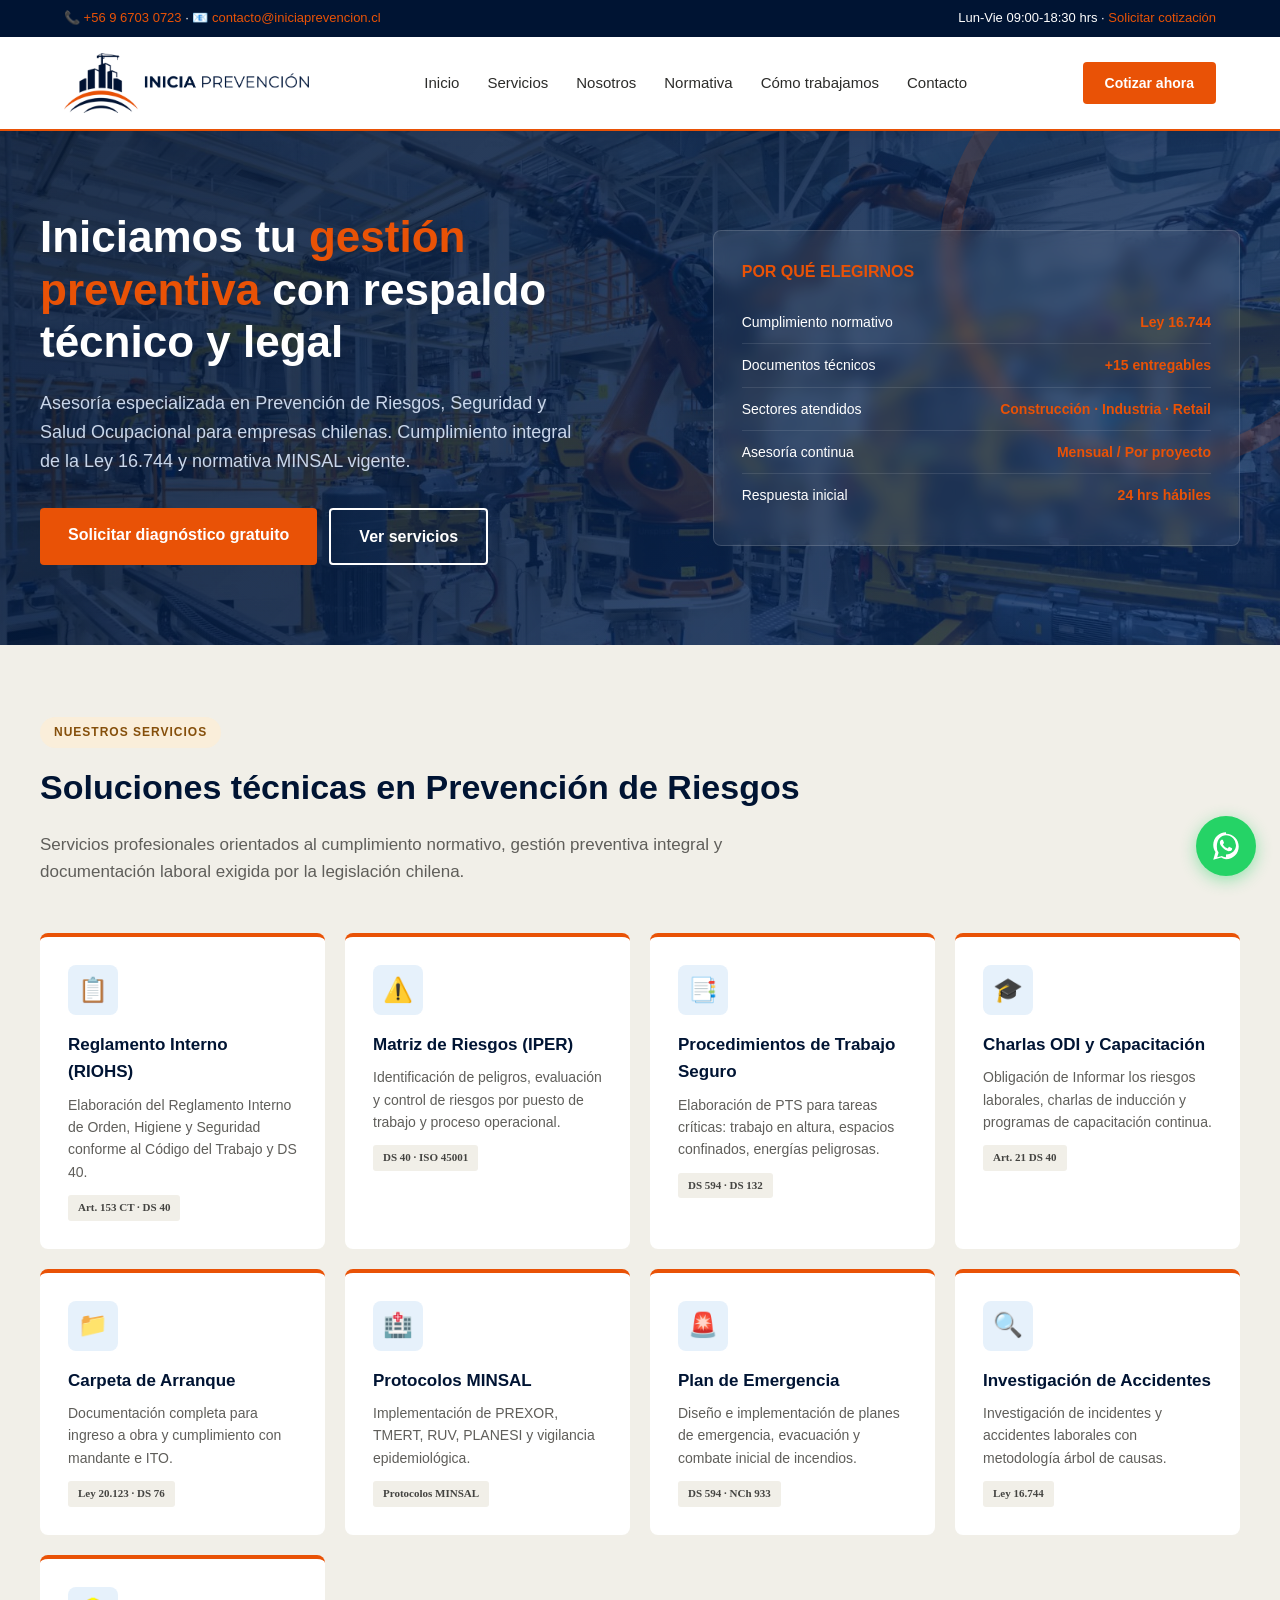
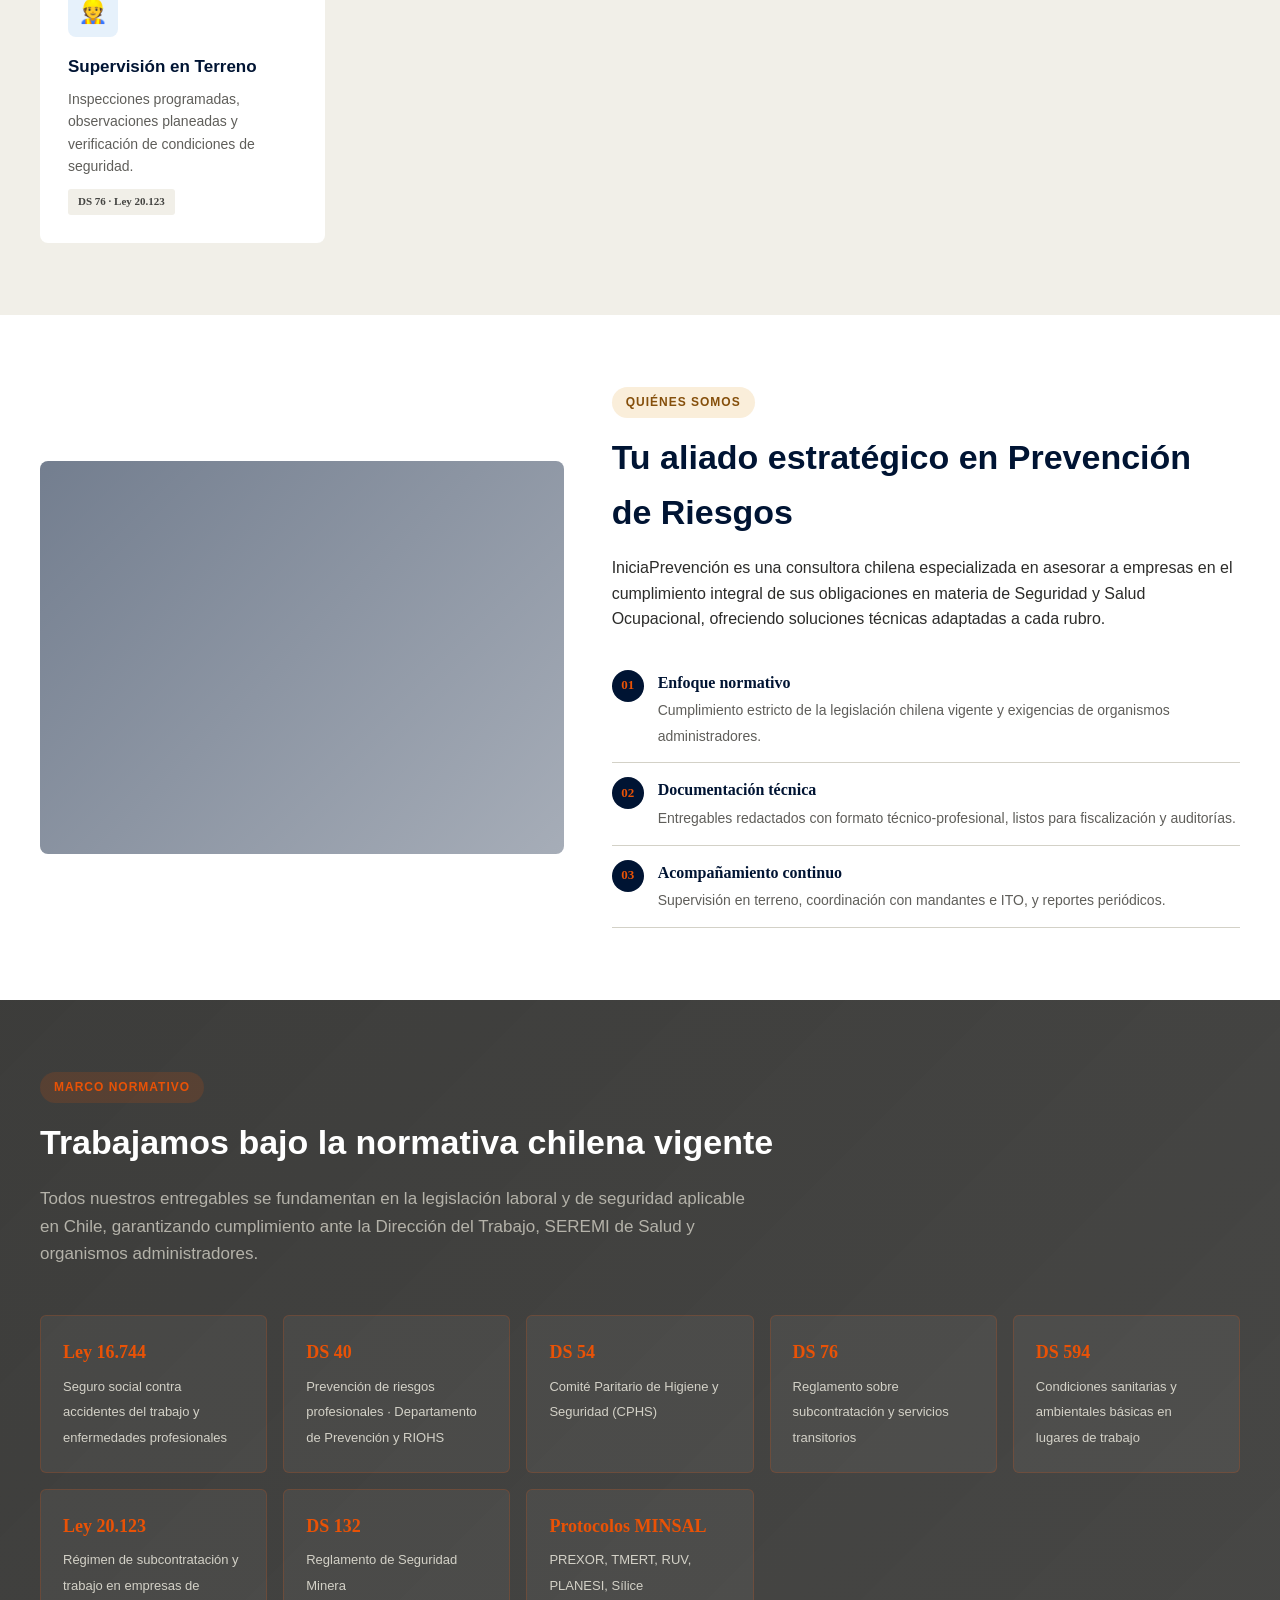
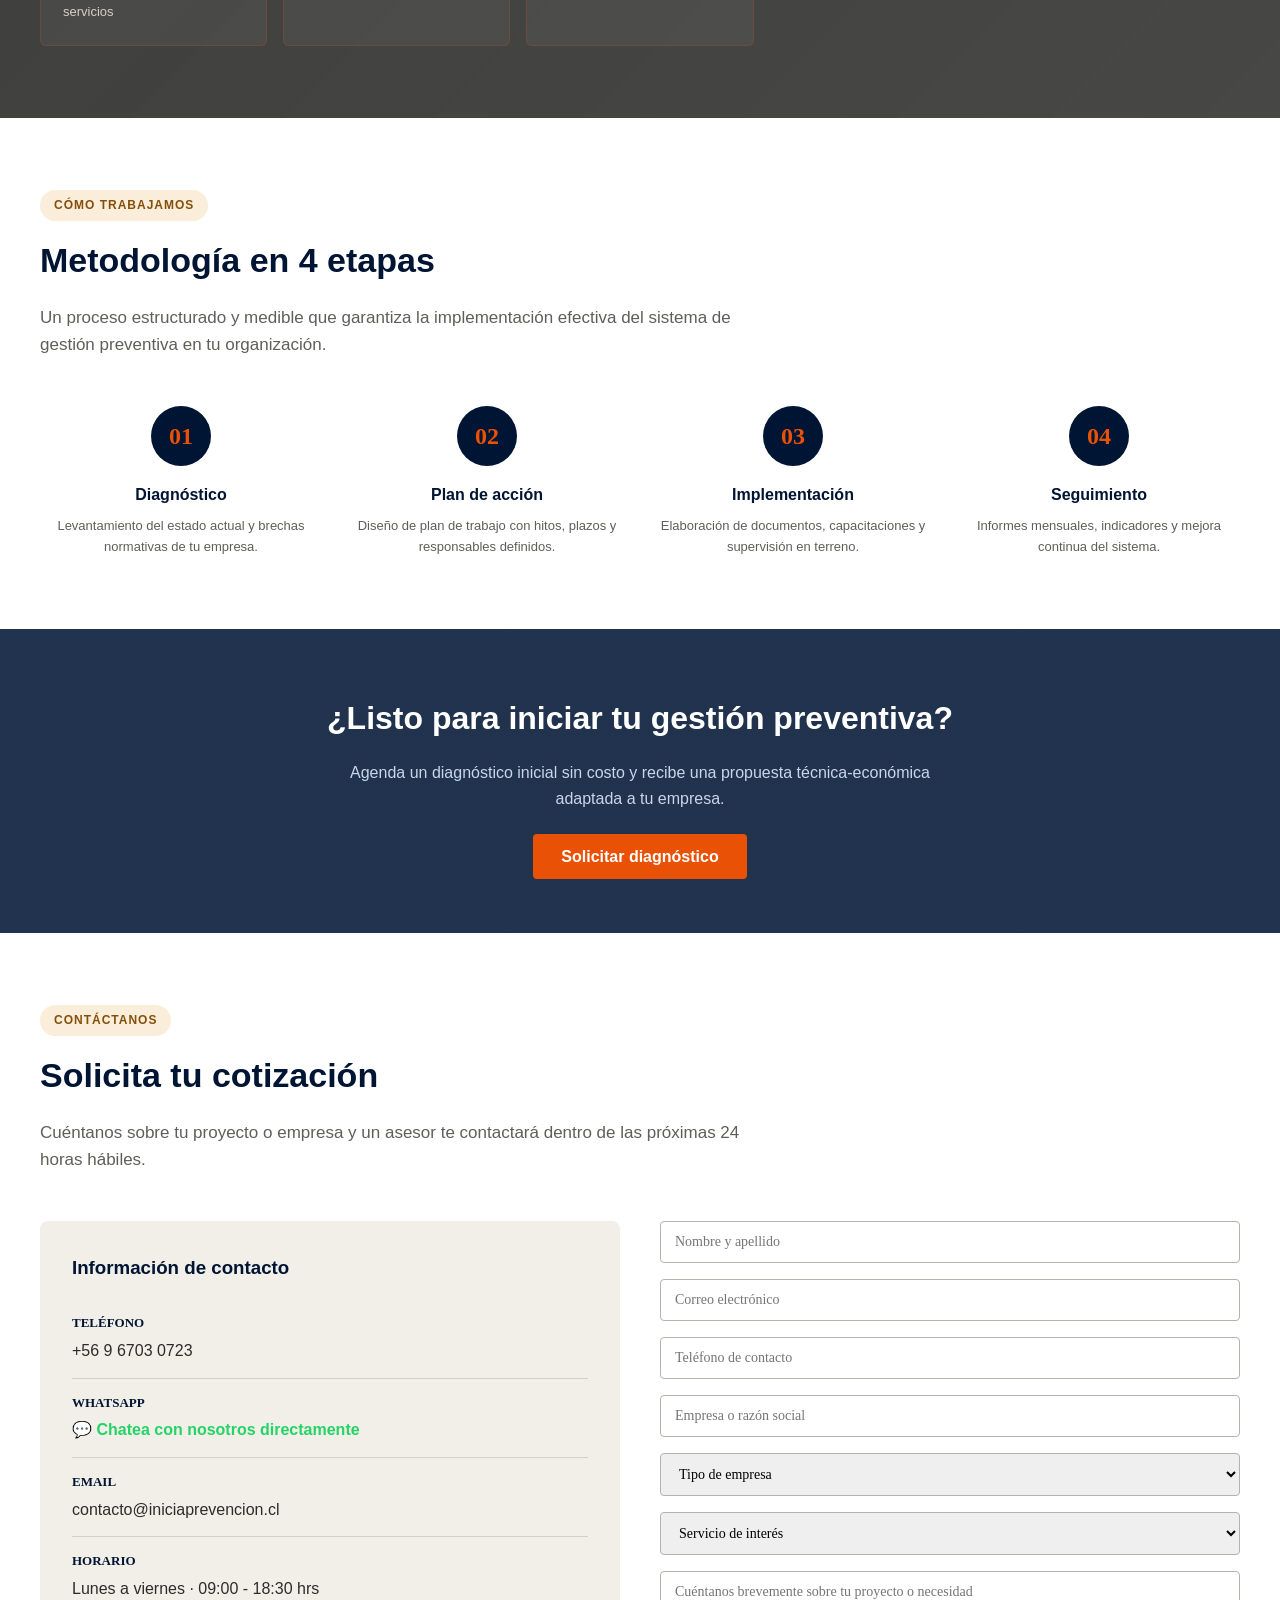
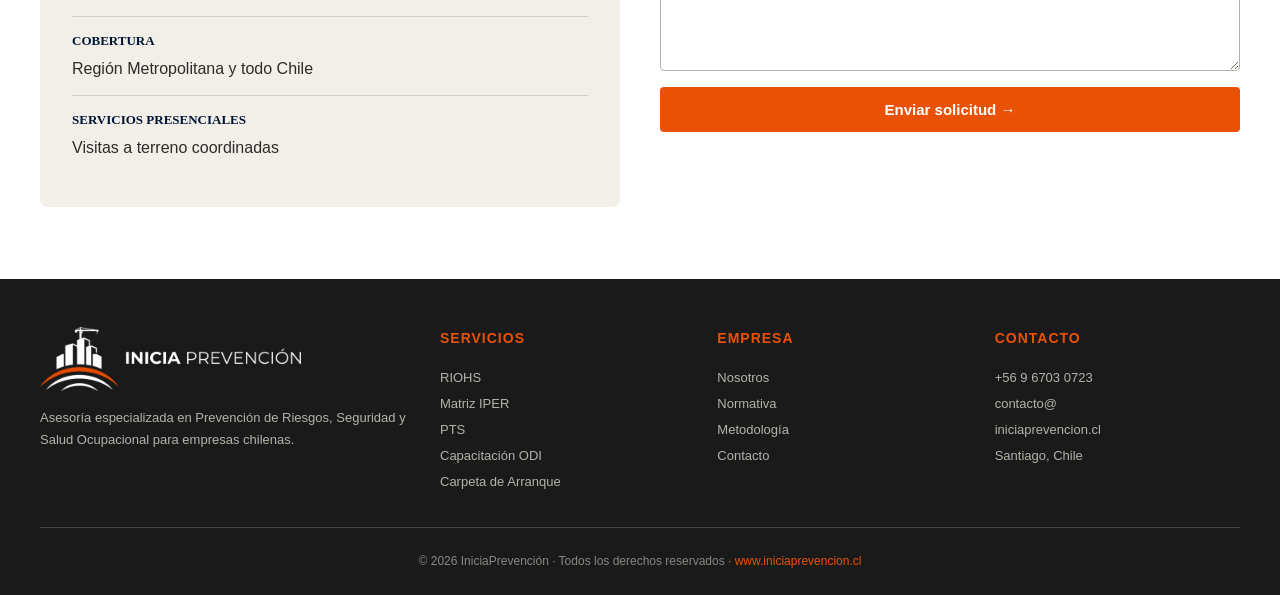
==== commit abee2bba: "Add files via upload" ====
--- a/index.html
+++ b/index.html
@@ -18,6 +18,8 @@
 <meta property="og:title" content="IniciaPrevención | Asesoría en Prevención de Riesgos - Chile">
 <meta property="og:description" content="Asesoría especializada en Prevención de Riesgos, Seguridad y Salud Ocupacional para empresas chilenas. Cumplimiento Ley 16.744.">
 <meta property="og:image" content="https://iniciaprevencion.cl/assets/img/og-image.jpg">
+<meta property="og:image:width" content="1200">
+<meta property="og:image:height" content="630">
 <meta property="og:locale" content="es_CL">
 <meta property="og:site_name" content="IniciaPrevención">
 
@@ -28,12 +30,13 @@
 <meta name="twitter:image" content="https://iniciaprevencion.cl/assets/img/og-image.jpg">
 
 <!-- FAVICON -->
-<link rel="icon" type="image/svg+xml" href="assets/img/favicon.svg">
-<link rel="alternate icon" href="assets/img/favicon.ico">
+<link rel="icon" type="image/png" sizes="32x32" href="assets/img/favicon-32.png">
+<link rel="icon" type="image/png" sizes="192x192" href="assets/img/favicon-192.png">
+<link rel="icon" href="assets/img/favicon.ico" sizes="any">
 <link rel="apple-touch-icon" href="assets/img/apple-touch-icon.png">
 
 <!-- THEME COLOR -->
-<meta name="theme-color" content="#0C447C">
+<meta name="theme-color" content="#001433">
 
 <!-- FONTS -->
 <link rel="preconnect" href="https://fonts.googleapis.com">
@@ -50,6 +53,7 @@
   "@type": "ProfessionalService",
   "name": "IniciaPrevención",
   "image": "https://iniciaprevencion.cl/assets/img/og-image.jpg",
+  "logo": "https://iniciaprevencion.cl/assets/img/isotipo.png",
   "url": "https://iniciaprevencion.cl",
   "telephone": "+56-9-6703-0723",
   "email": "contacto@iniciaprevencion.cl",
@@ -90,8 +94,7 @@
 <header>
   <div class="nav">
     <a href="/" class="logo" aria-label="IniciaPrevención - Inicio">
-      <div class="logo-mark" aria-hidden="true"></div>
-      <div class="logo-text">Inicia<span>Prevención</span></div>
+      <img src="assets/img/logo-horizontal.png" alt="Inicia Prevención" class="logo-img" width="245" height="60">
     </a>
     <nav aria-label="Navegación principal">
       <ul class="menu">
@@ -352,9 +355,8 @@
 <footer>
   <div class="footer-grid">
     <div class="footer-col">
-      <div class="logo" style="margin-bottom: 16px;">
-        <div class="logo-mark" aria-hidden="true"></div>
-        <div class="logo-text" style="color: #FFFFFF;">Inicia<span>Prevención</span></div>
+      <div class="logo footer-logo" style="margin-bottom: 16px;">
+        <img src="assets/img/logo-horizontal-blanco.png" alt="Inicia Prevención" class="logo-img" width="261" height="64" loading="lazy">
       </div>
       <p>Asesoría especializada en Prevención de Riesgos, Seguridad y Salud Ocupacional para empresas chilenas.</p>
     </div>
--- a/assets/css/styles.css
+++ b/assets/css/styles.css
@@ -1,16 +1,16 @@
 /* ============================================
    IniciaPrevención - Hoja de estilos principal
-   Paleta: Azul marino #0C447C / Naranjo #EF9F27
+   Paleta corporativa (logo oficial): Azul marino #001433 / Naranjo #E95206
    ============================================ */
 
 * { margin: 0; padding: 0; box-sizing: border-box; }
 
 :root {
-  --azul: #0C447C;
-  --azul-claro: #185FA5;
-  --azul-muy-claro: #B5D4F4;
-  --naranjo: #EF9F27;
-  --naranjo-osc: #BA7517;
+  --azul: #001433;
+  --azul-claro: #0B2C5E;
+  --azul-muy-claro: #C9D6EA;
+  --naranjo: #E95206;
+  --naranjo-osc: #B83F03;
   --gris-osc: #2C2C2A;
   --gris-med: #5F5E5A;
   --gris-claro: #D3D1C7;
@@ -90,40 +90,12 @@
   gap: 12px;
   text-decoration: none;
 }
-.logo-mark {
-  width: 44px;
-  height: 44px;
-  background: var(--azul);
-  border-radius: 50%;
-  display: flex;
-  align-items: center;
-  justify-content: center;
-  position: relative;
-  flex-shrink: 0;
-}
-.logo-mark::before {
-  content: '▲';
-  position: absolute;
-  top: -8px;
-  color: var(--naranjo);
-  font-size: 14px;
-}
-.logo-mark::after {
-  content: '✓';
-  color: var(--naranjo);
-  font-size: 22px;
-  font-weight: bold;
-}
-.logo-text {
-  font-family: 'Montserrat', sans-serif;
-  font-size: 22px;
-  font-weight: 600;
-  color: var(--azul);
-}
-.logo-text span {
-  color: var(--naranjo);
-  font-weight: 400;
-}
+.logo-img {
+  display: block;
+  height: 60px;
+  width: auto;
+}
+.footer-logo .logo-img { height: 64px; }
 .menu {
   display: flex;
   gap: 28px;
@@ -155,7 +127,9 @@
 
 /* HERO */
 .hero {
-  background: linear-gradient(135deg, var(--azul) 0%, var(--azul-claro) 100%);
+  background:
+    linear-gradient(135deg, rgba(0,20,51,0.88) 0%, rgba(11,44,94,0.80) 100%),
+    url('../img/industria.jpg') center/cover no-repeat;
   color: #FFFFFF;
   padding: 80px 24px;
   position: relative;
@@ -168,7 +142,7 @@
   top: -100px;
   width: 400px;
   height: 400px;
-  border: 20px solid rgba(239, 159, 39, 0.15);
+  border: 20px solid rgba(233, 82, 6, 0.15);
   border-radius: 50%;
   pointer-events: none;
 }
@@ -283,7 +257,7 @@
 }
 .servicio-card:hover {
   transform: translateY(-4px);
-  box-shadow: 0 8px 24px rgba(12, 68, 124, 0.12);
+  box-shadow: 0 8px 24px rgba(0, 20, 51, 0.12);
 }
 .servicio-icon {
   width: 50px;
@@ -327,7 +301,9 @@
   align-items: center;
 }
 .nosotros-img {
-  background: linear-gradient(135deg, var(--azul), var(--azul-claro));
+  background:
+    linear-gradient(135deg, rgba(0,20,51,0.55) 0%, rgba(0,20,51,0.35) 100%),
+    url('https://images.unsplash.com/photo-1541888946425-d81bb19240f5?w=900&q=80') center/cover no-repeat;
   border-radius: 8px;
   aspect-ratio: 4/3;
   display: flex;
@@ -337,20 +313,10 @@
   overflow: hidden;
 }
 .nosotros-img::before {
-  content: '';
-  position: absolute;
-  inset: 20px;
-  border: 2px dashed rgba(239, 159, 39, 0.4);
-  border-radius: 4px;
+  display: none;
 }
 .nosotros-img-text {
-  color: var(--naranjo);
-  font-family: 'Montserrat';
-  font-weight: 600;
-  font-size: 18px;
-  text-align: center;
-  padding: 32px;
-  z-index: 1;
+  display: none;
 }
 .valores-list { list-style: none; margin-top: 24px; }
 .valores-list li {
@@ -384,13 +350,15 @@
 
 /* NORMATIVA */
 .normativa {
-  background: var(--gris-osc);
+  background:
+    linear-gradient(135deg, rgba(44,44,42,0.92) 0%, rgba(44,44,42,0.87) 100%),
+    url('../img/refineradora.jpg') center/cover no-repeat fixed;
   color: #FFFFFF;
 }
 .normativa .section-title { color: #FFFFFF; }
 .normativa .section-subtitle { color: #B4B2A9; }
 .normativa .section-tag {
-  background: rgba(239, 159, 39, 0.15);
+  background: rgba(233, 82, 6, 0.15);
   color: var(--naranjo);
 }
 .norma-grid {
@@ -400,7 +368,7 @@
 }
 .norma-card {
   background: rgba(255,255,255,0.05);
-  border: 1px solid rgba(239, 159, 39, 0.2);
+  border: 1px solid rgba(233, 82, 6, 0.2);
   padding: 22px;
   border-radius: 6px;
 }
@@ -440,7 +408,9 @@
 
 /* CTA FINAL */
 .cta-final {
-  background: var(--azul);
+  background:
+    linear-gradient(rgba(0,20,51,0.87), rgba(0,20,51,0.87)),
+    url('../img/refineradora.jpg') center/cover no-repeat fixed;
   color: #FFFFFF;
   text-align: center;
   padding: 64px 24px;
@@ -578,6 +548,7 @@
   .hero h1 { font-size: 32px; }
   .section-title { font-size: 26px; }
   .nav { padding: 12px 16px; }
+  .logo-img { height: 42px; }
   section { padding: 48px 16px; }
 }
 
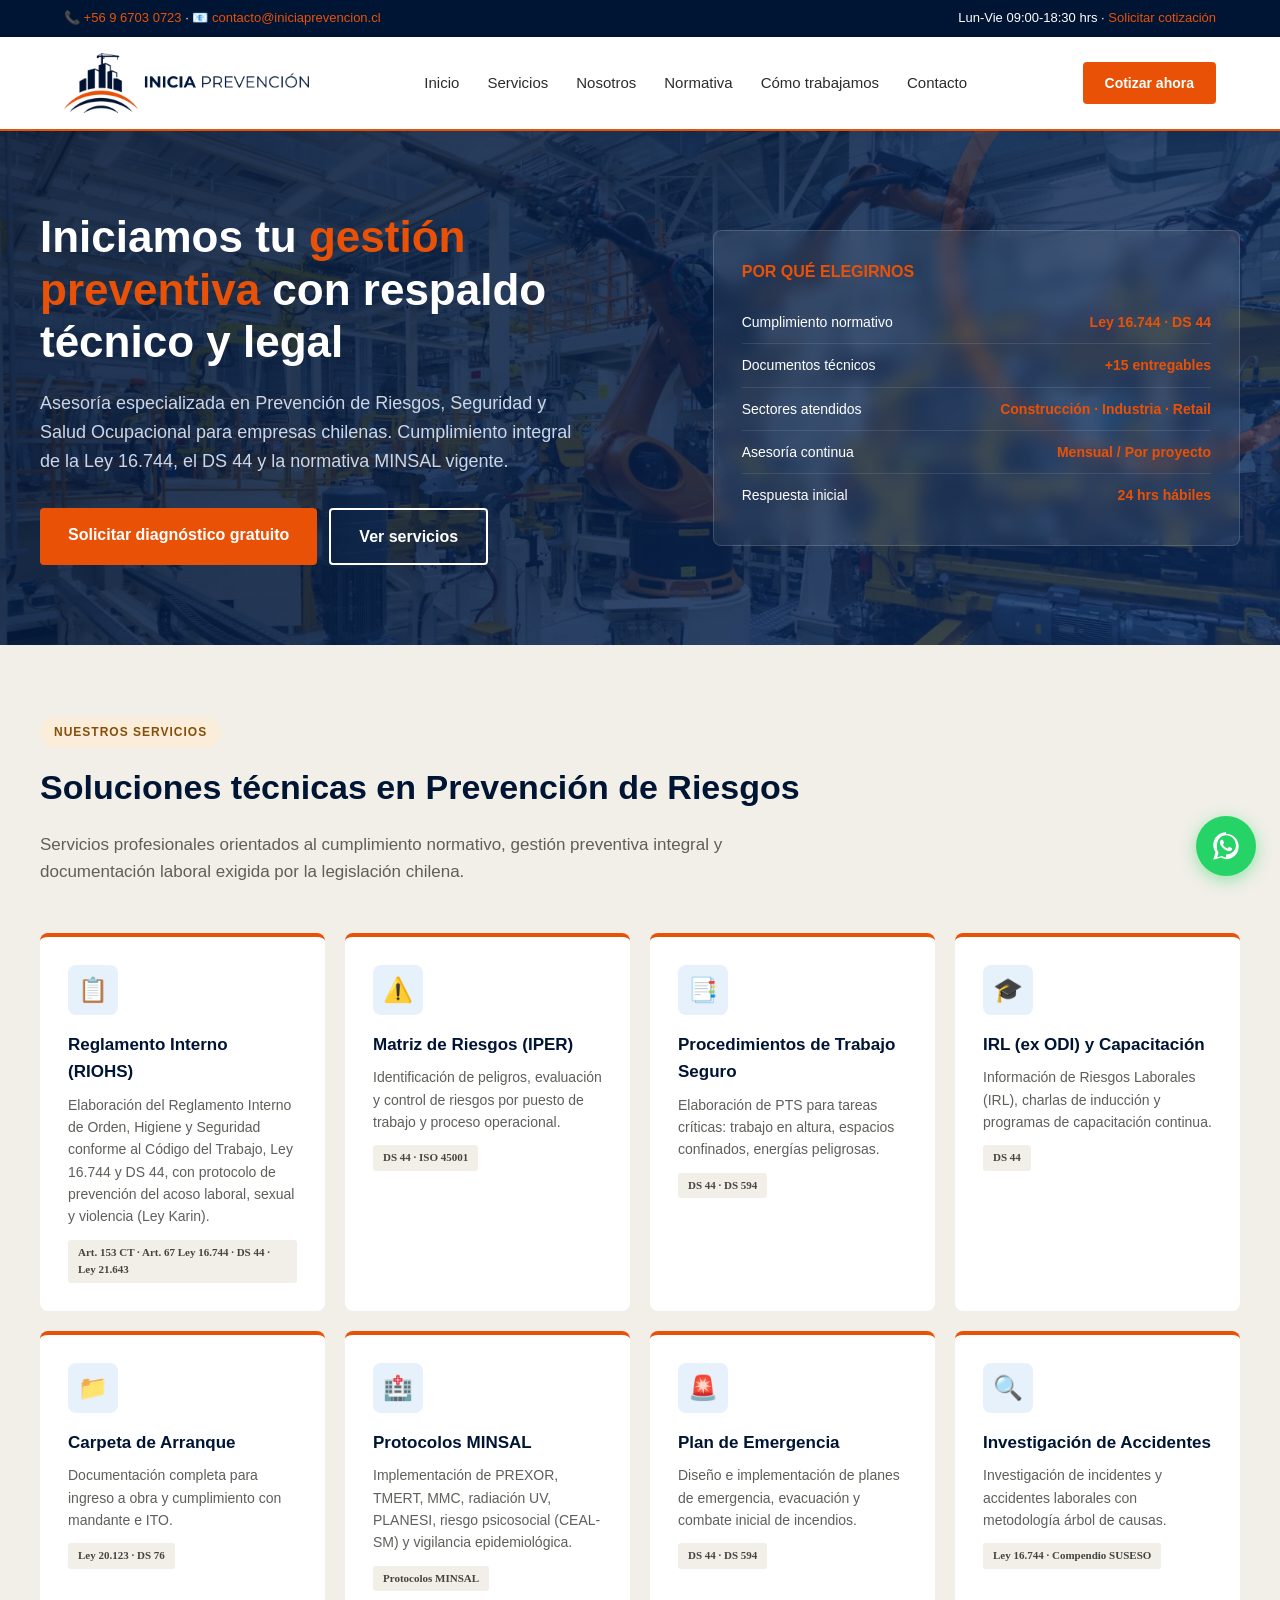
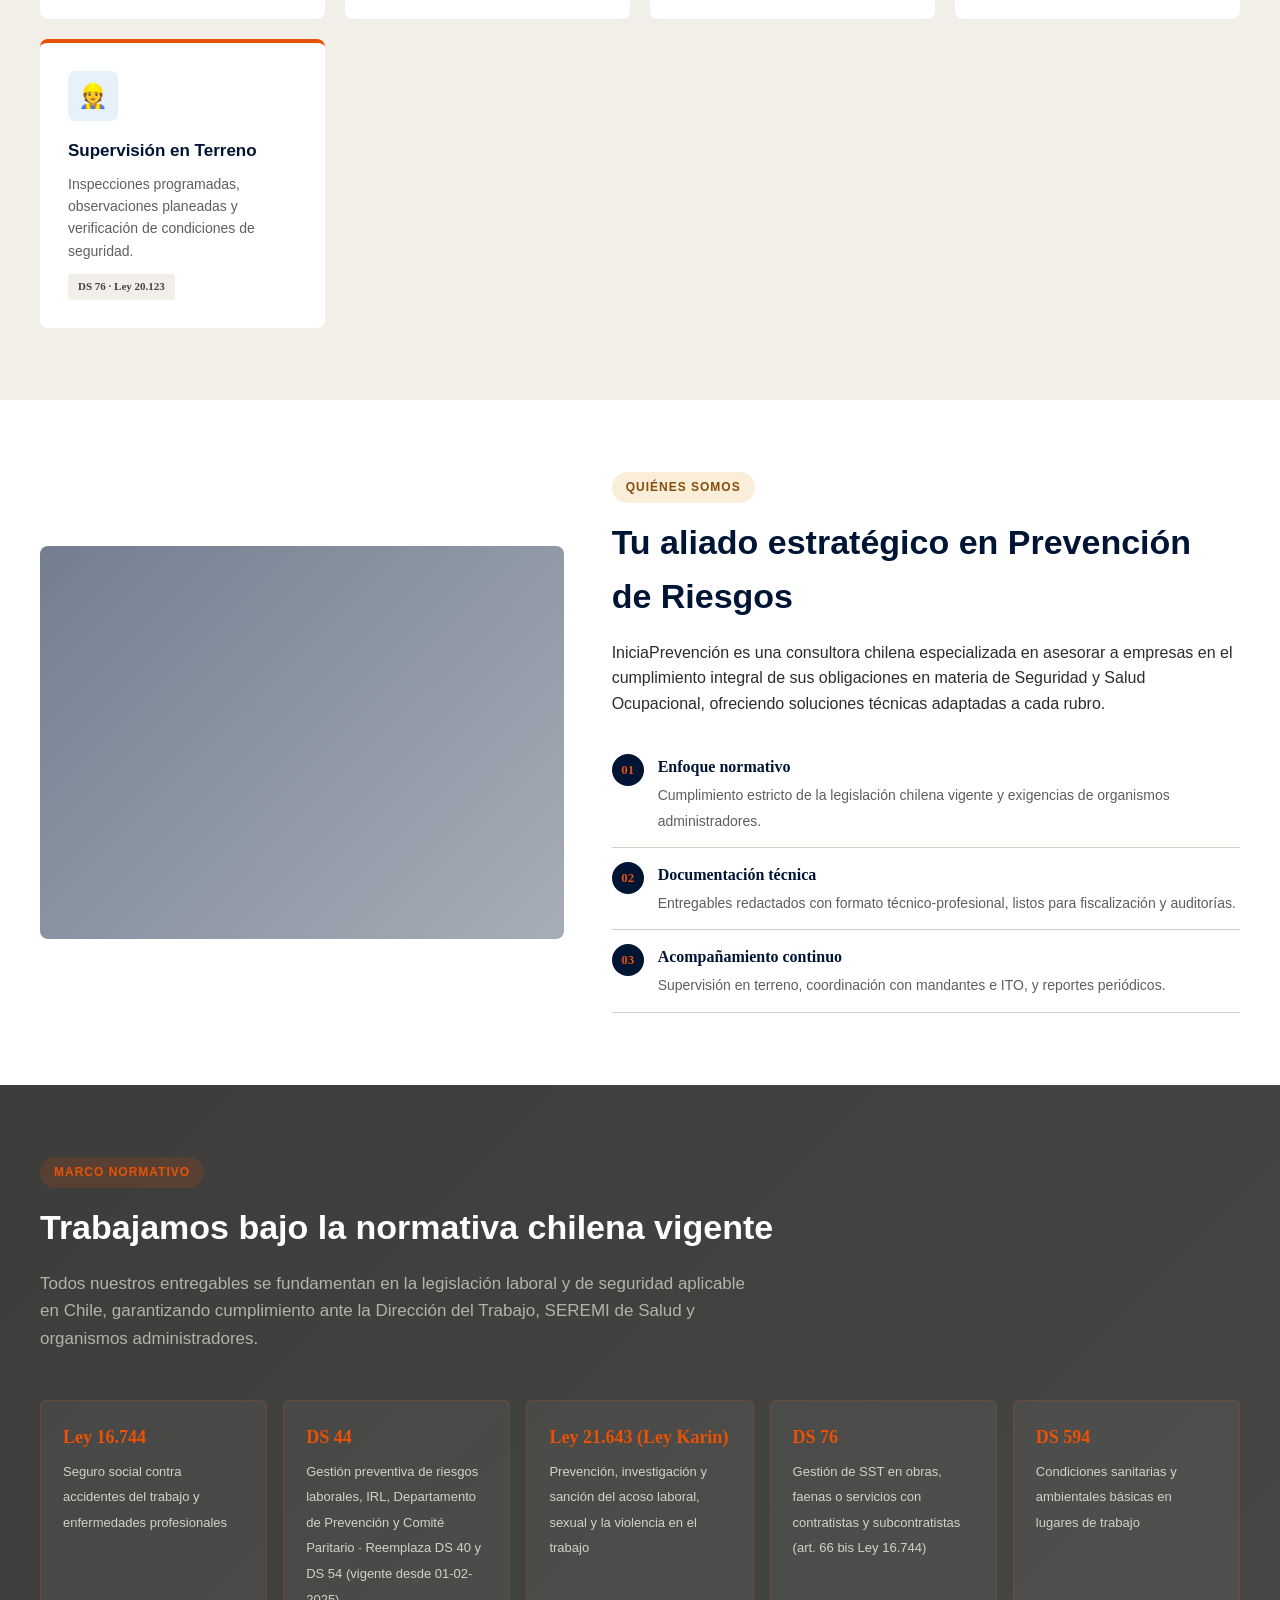
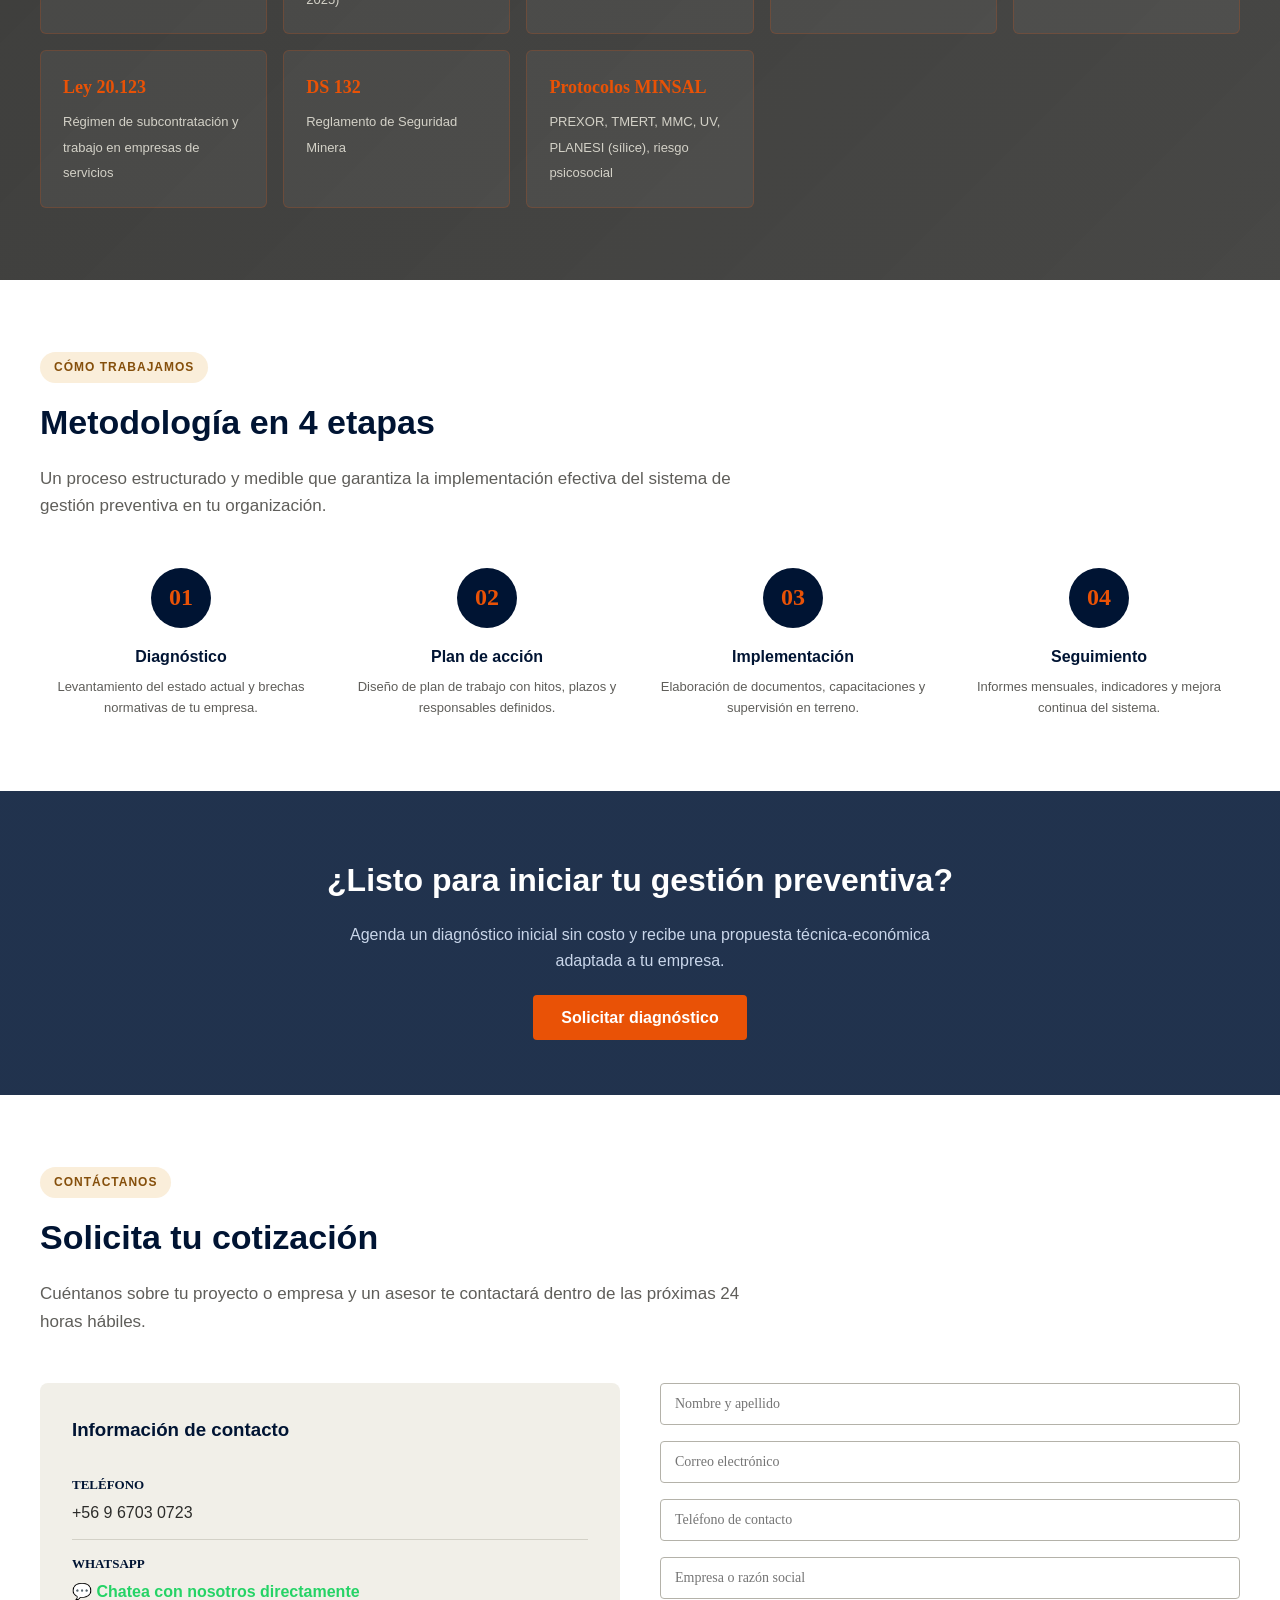
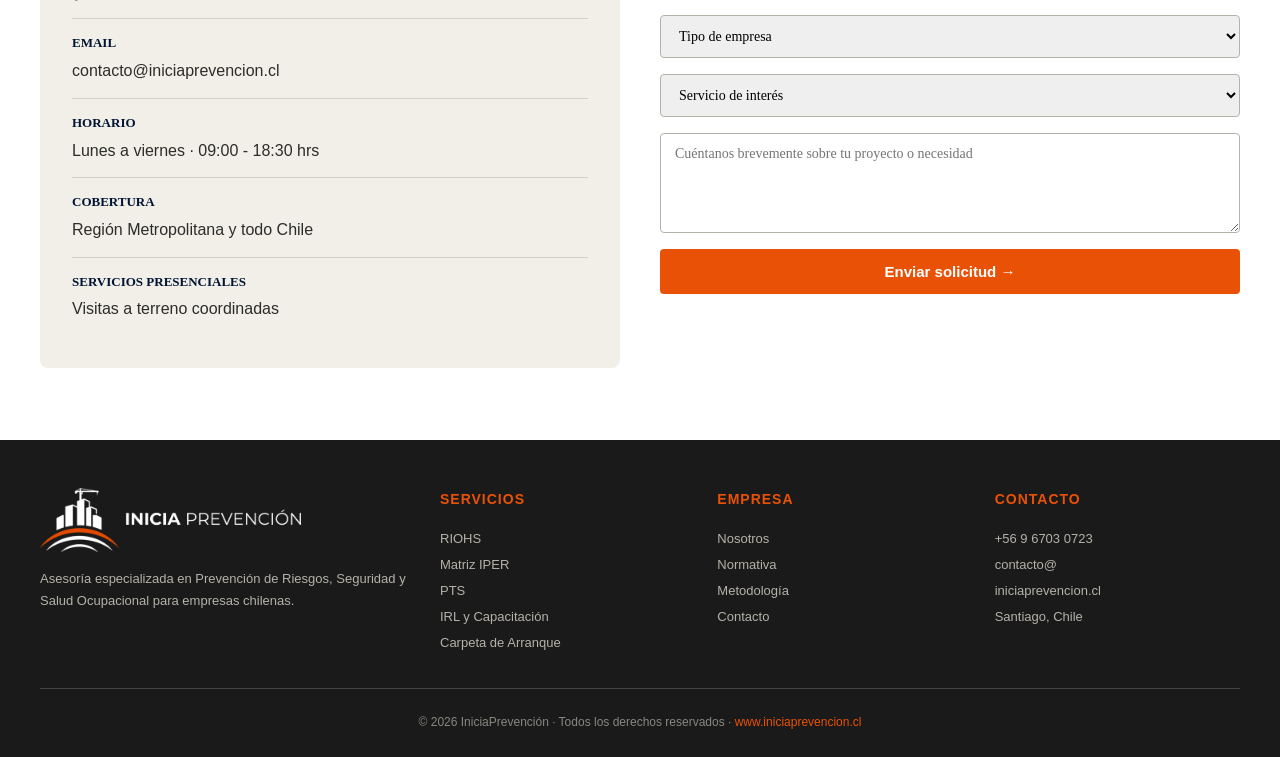
==== commit 87ec57d4: "Add files via upload" ====
--- a/index.html
+++ b/index.html
@@ -6,8 +6,8 @@
 
 <!-- SEO PRIMARIO -->
 <title>IniciaPrevención | Asesoría en Prevención de Riesgos y SST - Chile</title>
-<meta name="description" content="Consultora chilena especializada en Prevención de Riesgos, Seguridad y Salud Ocupacional. Asesoría experta en RIOHS, Matriz IPER, PTS, ODI, Carpeta de Arranque y cumplimiento Ley 16.744.">
-<meta name="keywords" content="prevención de riesgos Chile, asesoría SST, RIOHS, Ley 16.744, prevencionista, seguridad obra, ITO, mandante, carpeta de arranque, matriz IPER, PTS, DS 76, DS 40, DS 594">
+<meta name="description" content="Consultora chilena especializada en Prevención de Riesgos, Seguridad y Salud Ocupacional. Asesoría experta en RIOHS, Matriz IPER, PTS, IRL, Carpeta de Arranque y cumplimiento Ley 16.744 y DS 44.">
+<meta name="keywords" content="prevención de riesgos Chile, asesoría SST, RIOHS, Ley 16.744, prevencionista, seguridad obra, ITO, mandante, carpeta de arranque, matriz IPER, PTS, IRL, DS 44, DS 76, DS 594, Ley Karin, Ley 21.643">
 <meta name="author" content="IniciaPrevención">
 <meta name="robots" content="index, follow">
 <link rel="canonical" href="https://iniciaprevencion.cl/">
@@ -115,7 +115,7 @@
   <div class="hero-inner">
     <div>
       <h1>Iniciamos tu <span>gestión preventiva</span> con respaldo técnico y legal</h1>
-      <p>Asesoría especializada en Prevención de Riesgos, Seguridad y Salud Ocupacional para empresas chilenas. Cumplimiento integral de la Ley 16.744 y normativa MINSAL vigente.</p>
+      <p>Asesoría especializada en Prevención de Riesgos, Seguridad y Salud Ocupacional para empresas chilenas. Cumplimiento integral de la Ley 16.744, el DS 44 y la normativa MINSAL vigente.</p>
       <div class="hero-cta">
         <a href="#contacto" class="btn-primary">Solicitar diagnóstico gratuito</a>
         <a href="#servicios" class="btn-secondary">Ver servicios</a>
@@ -123,7 +123,7 @@
     </div>
     <aside class="hero-stats" aria-label="Razones para elegirnos">
       <h2>POR QUÉ ELEGIRNOS</h2>
-      <div class="stat-row"><span>Cumplimiento normativo</span><strong>Ley 16.744</strong></div>
+      <div class="stat-row"><span>Cumplimiento normativo</span><strong>Ley 16.744 · DS 44</strong></div>
       <div class="stat-row"><span>Documentos técnicos</span><strong>+15 entregables</strong></div>
       <div class="stat-row"><span>Sectores atendidos</span><strong>Construcción · Industria · Retail</strong></div>
       <div class="stat-row"><span>Asesoría continua</span><strong>Mensual / Por proyecto</strong></div>
@@ -143,29 +143,29 @@
       <article class="servicio-card">
         <div class="servicio-icon" aria-hidden="true">📋</div>
         <h3>Reglamento Interno (RIOHS)</h3>
-        <p>Elaboración del Reglamento Interno de Orden, Higiene y Seguridad conforme al Código del Trabajo y DS 40.</p>
-        <span class="servicio-norm">Art. 153 CT · DS 40</span>
+        <p>Elaboración del Reglamento Interno de Orden, Higiene y Seguridad conforme al Código del Trabajo, Ley 16.744 y DS 44, con protocolo de prevención del acoso laboral, sexual y violencia (Ley Karin).</p>
+        <span class="servicio-norm">Art. 153 CT · Art. 67 Ley 16.744 · DS 44 · Ley 21.643</span>
       </article>
 
       <article class="servicio-card">
         <div class="servicio-icon" aria-hidden="true">⚠️</div>
         <h3>Matriz de Riesgos (IPER)</h3>
         <p>Identificación de peligros, evaluación y control de riesgos por puesto de trabajo y proceso operacional.</p>
-        <span class="servicio-norm">DS 40 · ISO 45001</span>
+        <span class="servicio-norm">DS 44 · ISO 45001</span>
       </article>
 
       <article class="servicio-card">
         <div class="servicio-icon" aria-hidden="true">📑</div>
         <h3>Procedimientos de Trabajo Seguro</h3>
         <p>Elaboración de PTS para tareas críticas: trabajo en altura, espacios confinados, energías peligrosas.</p>
-        <span class="servicio-norm">DS 594 · DS 132</span>
+        <span class="servicio-norm">DS 44 · DS 594</span>
       </article>
 
       <article class="servicio-card">
         <div class="servicio-icon" aria-hidden="true">🎓</div>
-        <h3>Charlas ODI y Capacitación</h3>
-        <p>Obligación de Informar los riesgos laborales, charlas de inducción y programas de capacitación continua.</p>
-        <span class="servicio-norm">Art. 21 DS 40</span>
+        <h3>IRL (ex ODI) y Capacitación</h3>
+        <p>Información de Riesgos Laborales (IRL), charlas de inducción y programas de capacitación continua.</p>
+        <span class="servicio-norm">DS 44</span>
       </article>
 
       <article class="servicio-card">
@@ -178,7 +178,7 @@
       <article class="servicio-card">
         <div class="servicio-icon" aria-hidden="true">🏥</div>
         <h3>Protocolos MINSAL</h3>
-        <p>Implementación de PREXOR, TMERT, RUV, PLANESI y vigilancia epidemiológica.</p>
+        <p>Implementación de PREXOR, TMERT, MMC, radiación UV, PLANESI, riesgo psicosocial (CEAL-SM) y vigilancia epidemiológica.</p>
         <span class="servicio-norm">Protocolos MINSAL</span>
       </article>
 
@@ -186,14 +186,14 @@
         <div class="servicio-icon" aria-hidden="true">🚨</div>
         <h3>Plan de Emergencia</h3>
         <p>Diseño e implementación de planes de emergencia, evacuación y combate inicial de incendios.</p>
-        <span class="servicio-norm">DS 594 · NCh 933</span>
+        <span class="servicio-norm">DS 44 · DS 594</span>
       </article>
 
       <article class="servicio-card">
         <div class="servicio-icon" aria-hidden="true">🔍</div>
         <h3>Investigación de Accidentes</h3>
         <p>Investigación de incidentes y accidentes laborales con metodología árbol de causas.</p>
-        <span class="servicio-norm">Ley 16.744</span>
+        <span class="servicio-norm">Ley 16.744 · Compendio SUSESO</span>
       </article>
 
       <article class="servicio-card">
@@ -246,13 +246,13 @@
 
     <div class="norma-grid">
       <div class="norma-card"><strong>Ley 16.744</strong><span>Seguro social contra accidentes del trabajo y enfermedades profesionales</span></div>
-      <div class="norma-card"><strong>DS 40</strong><span>Prevención de riesgos profesionales · Departamento de Prevención y RIOHS</span></div>
-      <div class="norma-card"><strong>DS 54</strong><span>Comité Paritario de Higiene y Seguridad (CPHS)</span></div>
-      <div class="norma-card"><strong>DS 76</strong><span>Reglamento sobre subcontratación y servicios transitorios</span></div>
+      <div class="norma-card"><strong>DS 44</strong><span>Gestión preventiva de riesgos laborales, IRL, Departamento de Prevención y Comité Paritario · Reemplaza DS 40 y DS 54 (vigente desde 01-02-2025)</span></div>
+      <div class="norma-card"><strong>Ley 21.643 (Ley Karin)</strong><span>Prevención, investigación y sanción del acoso laboral, sexual y la violencia en el trabajo</span></div>
+      <div class="norma-card"><strong>DS 76</strong><span>Gestión de SST en obras, faenas o servicios con contratistas y subcontratistas (art. 66 bis Ley 16.744)</span></div>
       <div class="norma-card"><strong>DS 594</strong><span>Condiciones sanitarias y ambientales básicas en lugares de trabajo</span></div>
       <div class="norma-card"><strong>Ley 20.123</strong><span>Régimen de subcontratación y trabajo en empresas de servicios</span></div>
       <div class="norma-card"><strong>DS 132</strong><span>Reglamento de Seguridad Minera</span></div>
-      <div class="norma-card"><strong>Protocolos MINSAL</strong><span>PREXOR, TMERT, RUV, PLANESI, Sílice</span></div>
+      <div class="norma-card"><strong>Protocolos MINSAL</strong><span>PREXOR, TMERT, MMC, UV, PLANESI (sílice), riesgo psicosocial</span></div>
     </div>
   </div>
 </section>
@@ -340,7 +340,7 @@
           <option>Matriz de Riesgos</option>
           <option>Carpeta de Arranque</option>
           <option>Asesoría integral</option>
-          <option>Capacitación / ODI</option>
+          <option>Capacitación / IRL</option>
           <option>Otro</option>
         </select>
         <label for="mensaje" class="sr-only">Mensaje</label>
@@ -366,7 +366,7 @@
         <li><a href="#servicios">RIOHS</a></li>
         <li><a href="#servicios">Matriz IPER</a></li>
         <li><a href="#servicios">PTS</a></li>
-        <li><a href="#servicios">Capacitación ODI</a></li>
+        <li><a href="#servicios">IRL y Capacitación</a></li>
         <li><a href="#servicios">Carpeta de Arranque</a></li>
       </ul>
     </div>
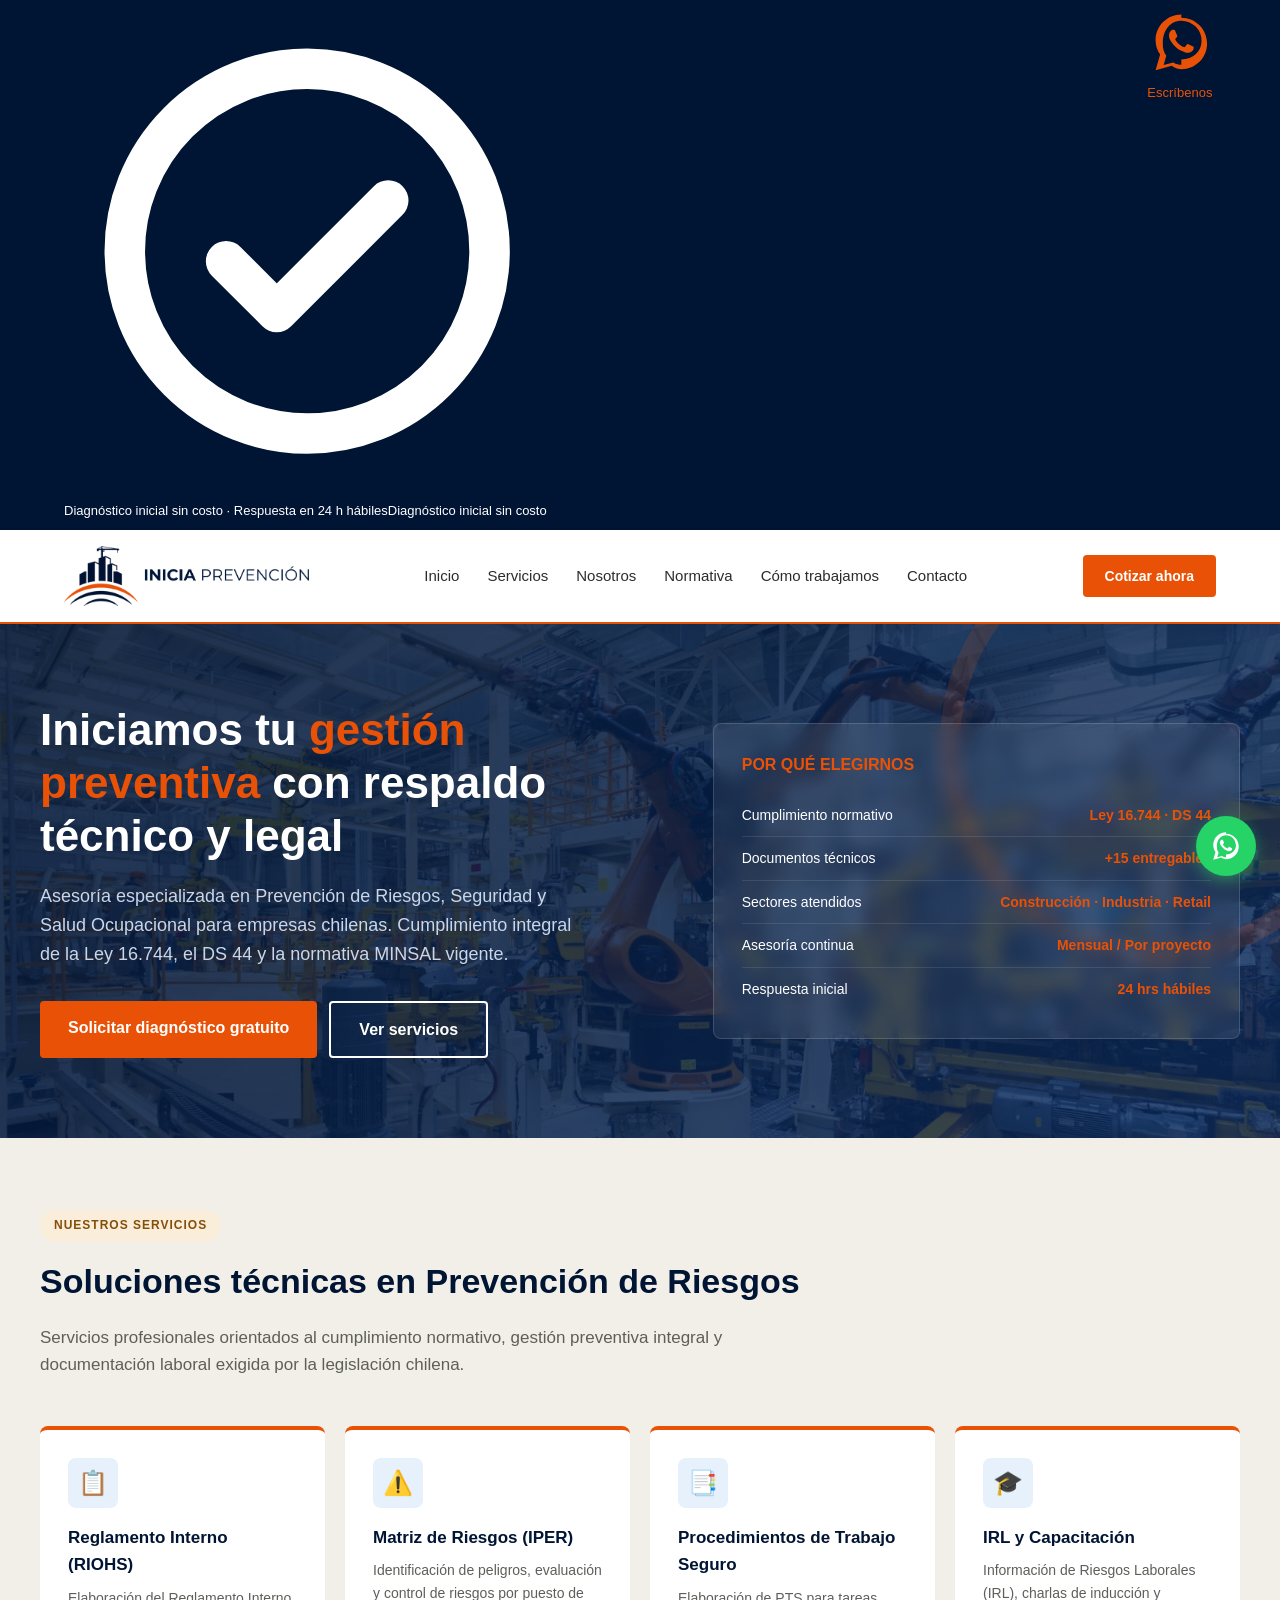
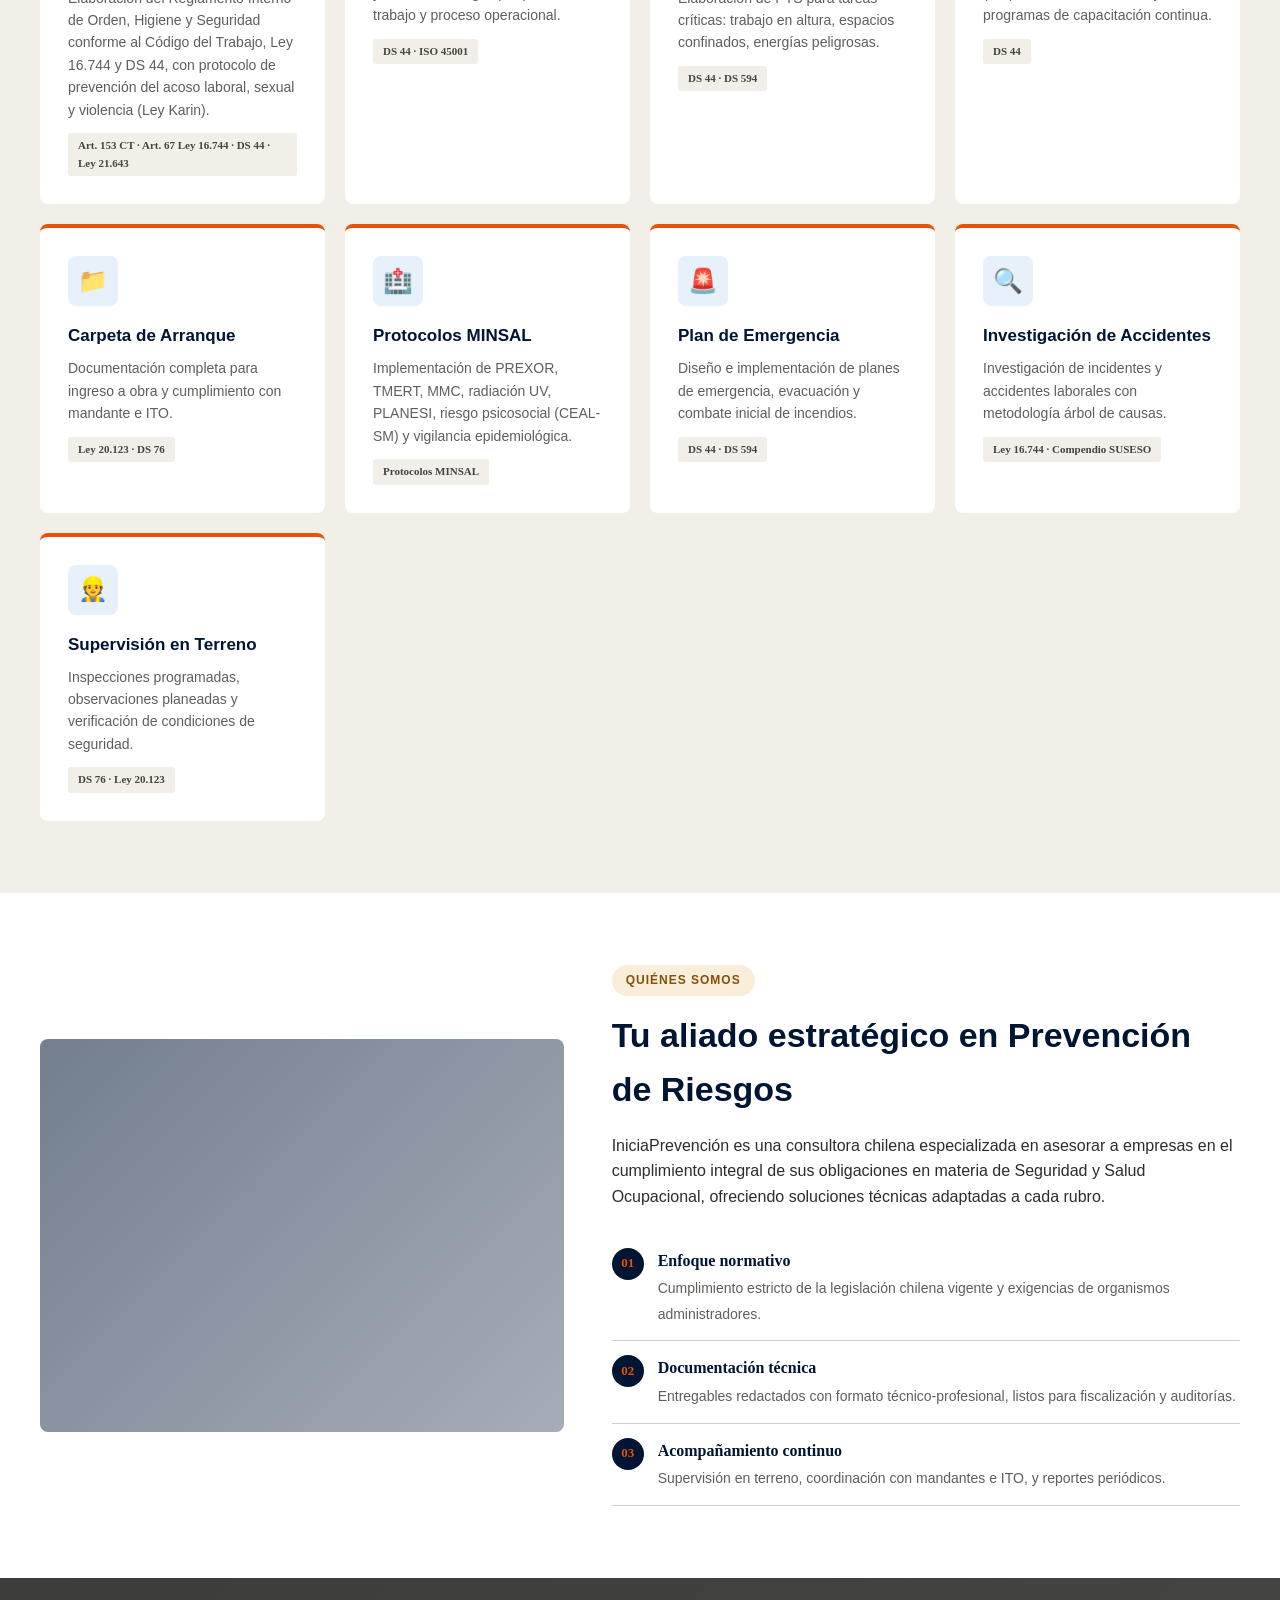
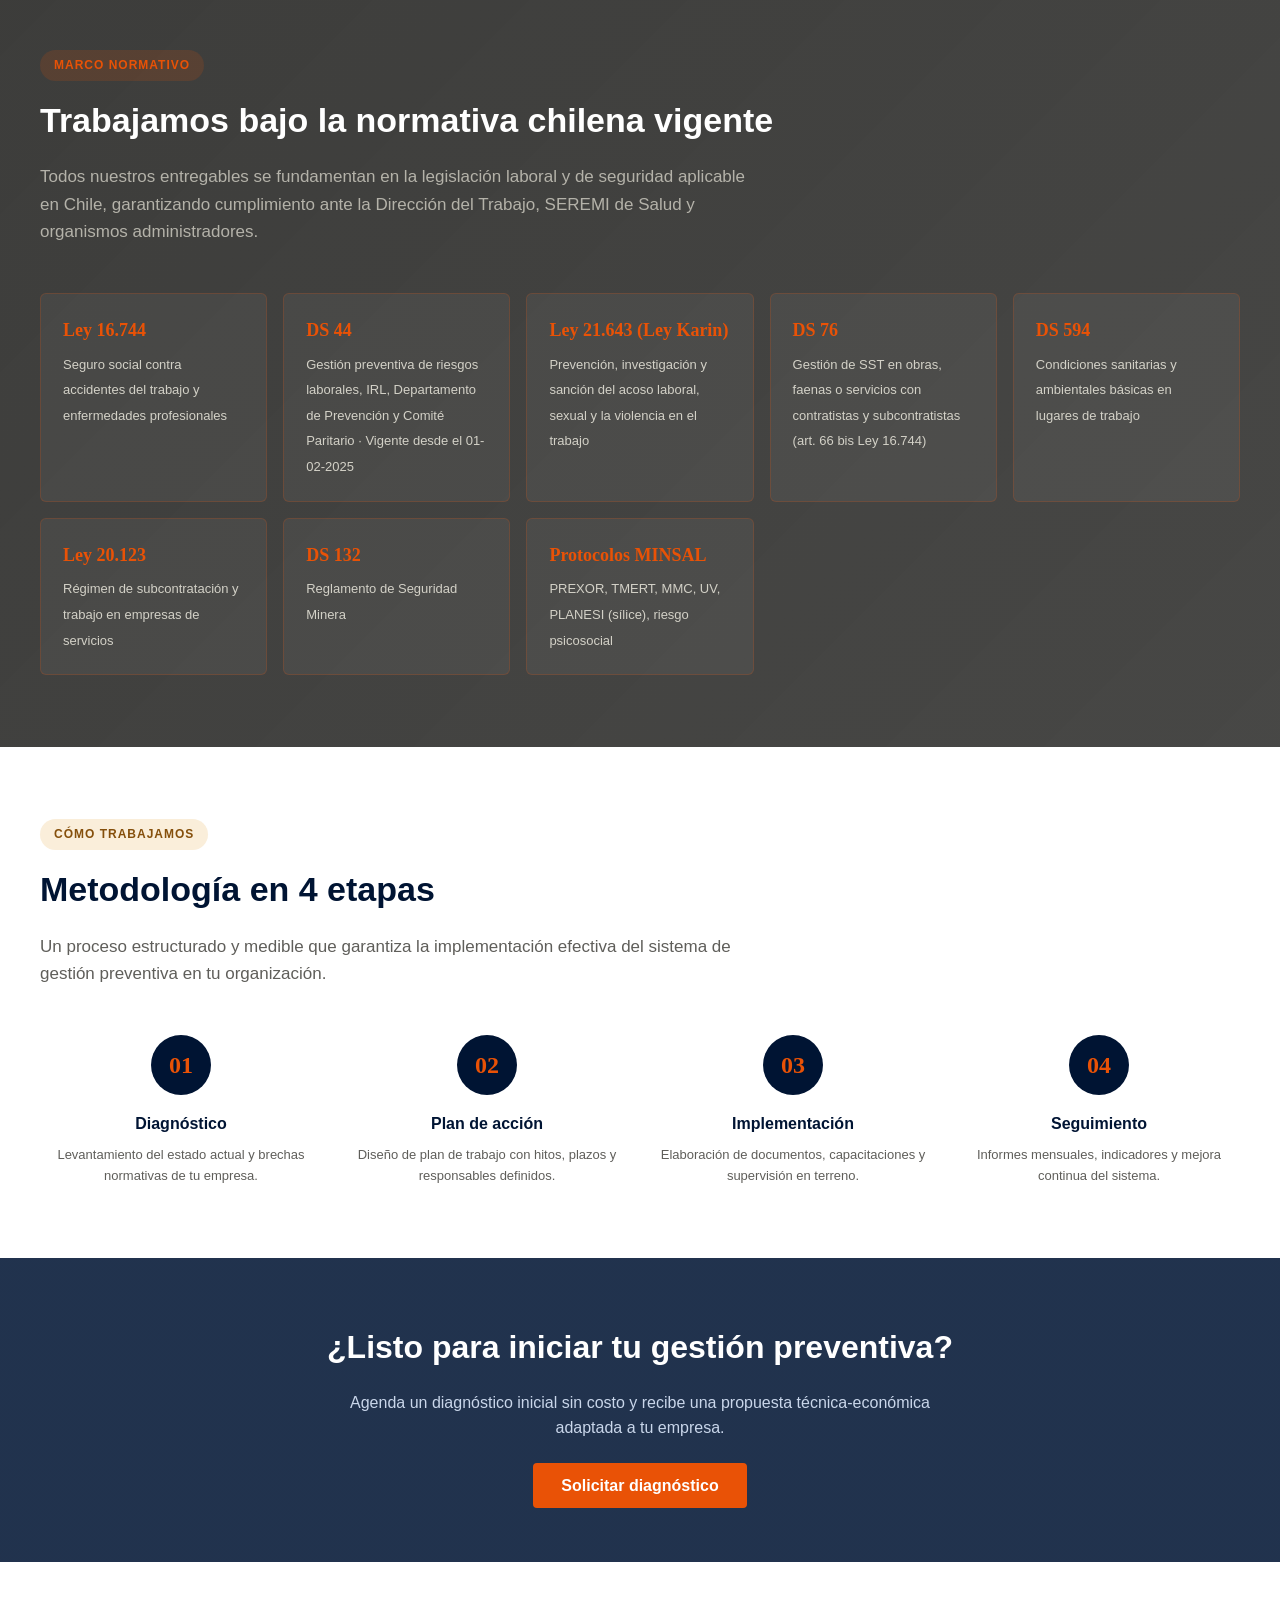
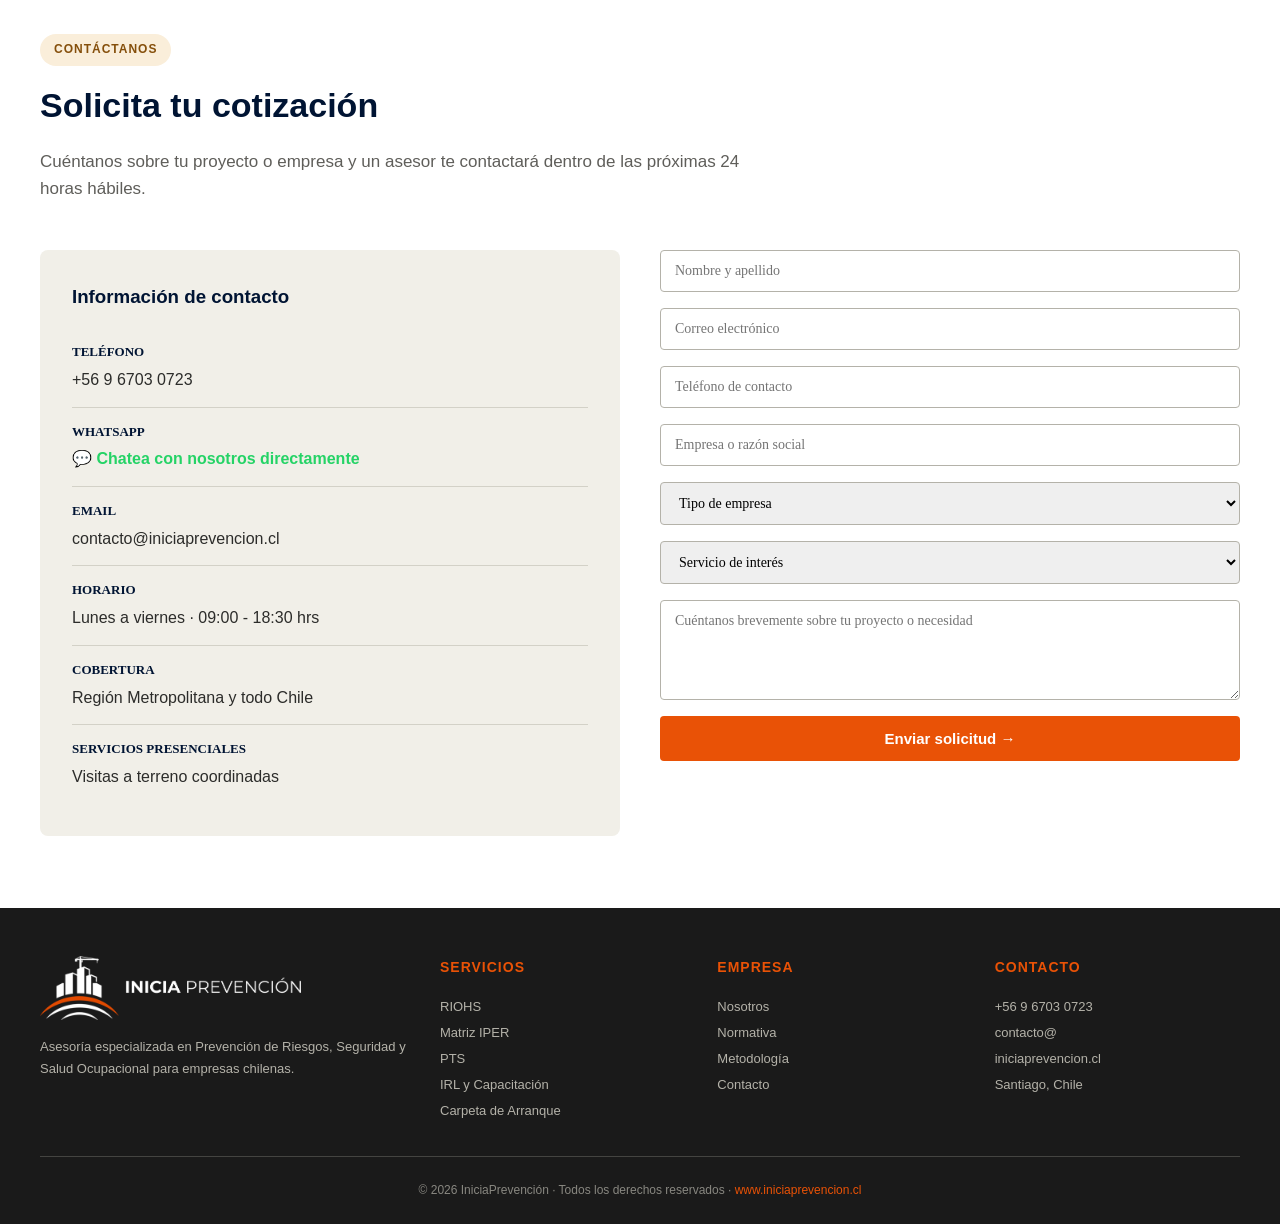
==== commit feeb7560: "Add files via upload" ====
--- a/index.html
+++ b/index.html
@@ -7,7 +7,7 @@
 <!-- SEO PRIMARIO -->
 <title>IniciaPrevención | Asesoría en Prevención de Riesgos y SST - Chile</title>
 <meta name="description" content="Consultora chilena especializada en Prevención de Riesgos, Seguridad y Salud Ocupacional. Asesoría experta en RIOHS, Matriz IPER, PTS, IRL, Carpeta de Arranque y cumplimiento Ley 16.744 y DS 44.">
-<meta name="keywords" content="prevención de riesgos Chile, asesoría SST, RIOHS, Ley 16.744, prevencionista, seguridad obra, ITO, mandante, carpeta de arranque, matriz IPER, PTS, IRL, DS 44, DS 76, DS 594, Ley Karin, Ley 21.643">
+<meta name="keywords" content="prevención de riesgos Chile, asesoría SST, RIOHS, Ley 16.744, prevencionista, seguridad obra, ITO, mandante, carpeta de arranque, matriz IPER, PTS, IRL, ODI, DS 44, DS 76, DS 594, Ley Karin, Ley 21.643">
 <meta name="author" content="IniciaPrevención">
 <meta name="robots" content="index, follow">
 <link rel="canonical" href="https://iniciaprevencion.cl/">
@@ -85,8 +85,14 @@
 <!-- TOP BAR -->
 <div class="topbar">
   <div class="topbar-inner">
-    <span><a href="tel:+56967030723" aria-label="Teléfono">📞 +56 9 6703 0723</a> · <a href="mailto:contacto@iniciaprevencion.cl">📧 contacto@iniciaprevencion.cl</a></span>
-    <span>Lun-Vie 09:00-18:30 hrs · <a href="#contacto">Solicitar cotización</a></span>
+    <span class="tb-msg">
+      <svg class="tb-ico" viewBox="0 0 24 24" aria-hidden="true"><circle cx="12" cy="12" r="9" fill="none" stroke="currentColor" stroke-width="2"/><path d="M8 12.5l2.5 2.5L16 9.5" fill="none" stroke="currentColor" stroke-width="2" stroke-linecap="round" stroke-linejoin="round"/></svg>
+      <span class="tb-full">Diagnóstico inicial sin costo · Respuesta en 24 h hábiles</span><span class="tb-short">Diagnóstico inicial sin costo</span>
+    </span>
+    <a class="tb-btn" href="https://wa.me/56967030723?text=Hola%20IniciaPrevenci%C3%B3n%2C%20quiero%20solicitar%20el%20diagn%C3%B3stico%20inicial%20sin%20costo." target="_blank" rel="noopener" aria-label="Escríbenos por WhatsApp">
+      <svg class="tb-ico" viewBox="0 0 32 32" aria-hidden="true"><path fill="currentColor" d="M16.001 3C9.373 3 4 8.373 4 15.001c0 2.39.73 4.715 2.111 6.703L4 29l7.515-2.06C13.4 28.193 14.687 28.5 16 28.5h.005c6.628 0 12.001-5.373 12.001-12.001S22.629 4.5 16.001 4.5z M16.001 26.5h-.005c-1.244 0-2.464-.336-3.531-.97l-.253-.151-4.46 1.223 1.243-4.347-.165-.265a9.42 9.42 0 0 1-1.45-5.49C7.379 9.78 11.26 5.9 16.001 5.9c2.518 0 4.882.98 6.661 2.76a9.38 9.38 0 0 1 2.764 6.681c-.001 4.74-3.882 8.621-9.425 8.621z M21.183 17.78c-.283-.142-1.677-.828-1.937-.923-.26-.094-.45-.142-.638.142-.189.284-.732.923-.897 1.113-.165.189-.331.213-.614.071-.283-.142-1.197-.441-2.28-1.408-.843-.751-1.413-1.679-1.578-1.962-.165-.284-.018-.437.124-.578.128-.127.283-.331.425-.496.142-.165.189-.284.283-.473.094-.189.047-.355-.024-.496-.071-.142-.638-1.535-.874-2.103-.231-.553-.466-.477-.638-.486-.165-.008-.354-.01-.543-.01s-.496.071-.756.355c-.26.284-.992.969-.992 2.361 0 1.393 1.016 2.738 1.158 2.927.142.189 2.001 3.054 4.851 4.286.677.293 1.205.467 1.617.598.679.215 1.297.185 1.785.112.544-.081 1.677-.685 1.913-1.347.236-.661.236-1.228.165-1.347-.071-.119-.26-.189-.543-.331z"/></svg>
+      Escríbenos
+    </a>
   </div>
 </div>
 
@@ -163,7 +169,7 @@
 
       <article class="servicio-card">
         <div class="servicio-icon" aria-hidden="true">🎓</div>
-        <h3>IRL (ex ODI) y Capacitación</h3>
+        <h3>IRL y Capacitación</h3>
         <p>Información de Riesgos Laborales (IRL), charlas de inducción y programas de capacitación continua.</p>
         <span class="servicio-norm">DS 44</span>
       </article>
@@ -246,7 +252,7 @@
 
     <div class="norma-grid">
       <div class="norma-card"><strong>Ley 16.744</strong><span>Seguro social contra accidentes del trabajo y enfermedades profesionales</span></div>
-      <div class="norma-card"><strong>DS 44</strong><span>Gestión preventiva de riesgos laborales, IRL, Departamento de Prevención y Comité Paritario · Reemplaza DS 40 y DS 54 (vigente desde 01-02-2025)</span></div>
+      <div class="norma-card"><strong>DS 44</strong><span>Gestión preventiva de riesgos laborales, IRL, Departamento de Prevención y Comité Paritario · Vigente desde el 01-02-2025</span></div>
       <div class="norma-card"><strong>Ley 21.643 (Ley Karin)</strong><span>Prevención, investigación y sanción del acoso laboral, sexual y la violencia en el trabajo</span></div>
       <div class="norma-card"><strong>DS 76</strong><span>Gestión de SST en obras, faenas o servicios con contratistas y subcontratistas (art. 66 bis Ley 16.744)</span></div>
       <div class="norma-card"><strong>DS 594</strong><span>Condiciones sanitarias y ambientales básicas en lugares de trabajo</span></div>
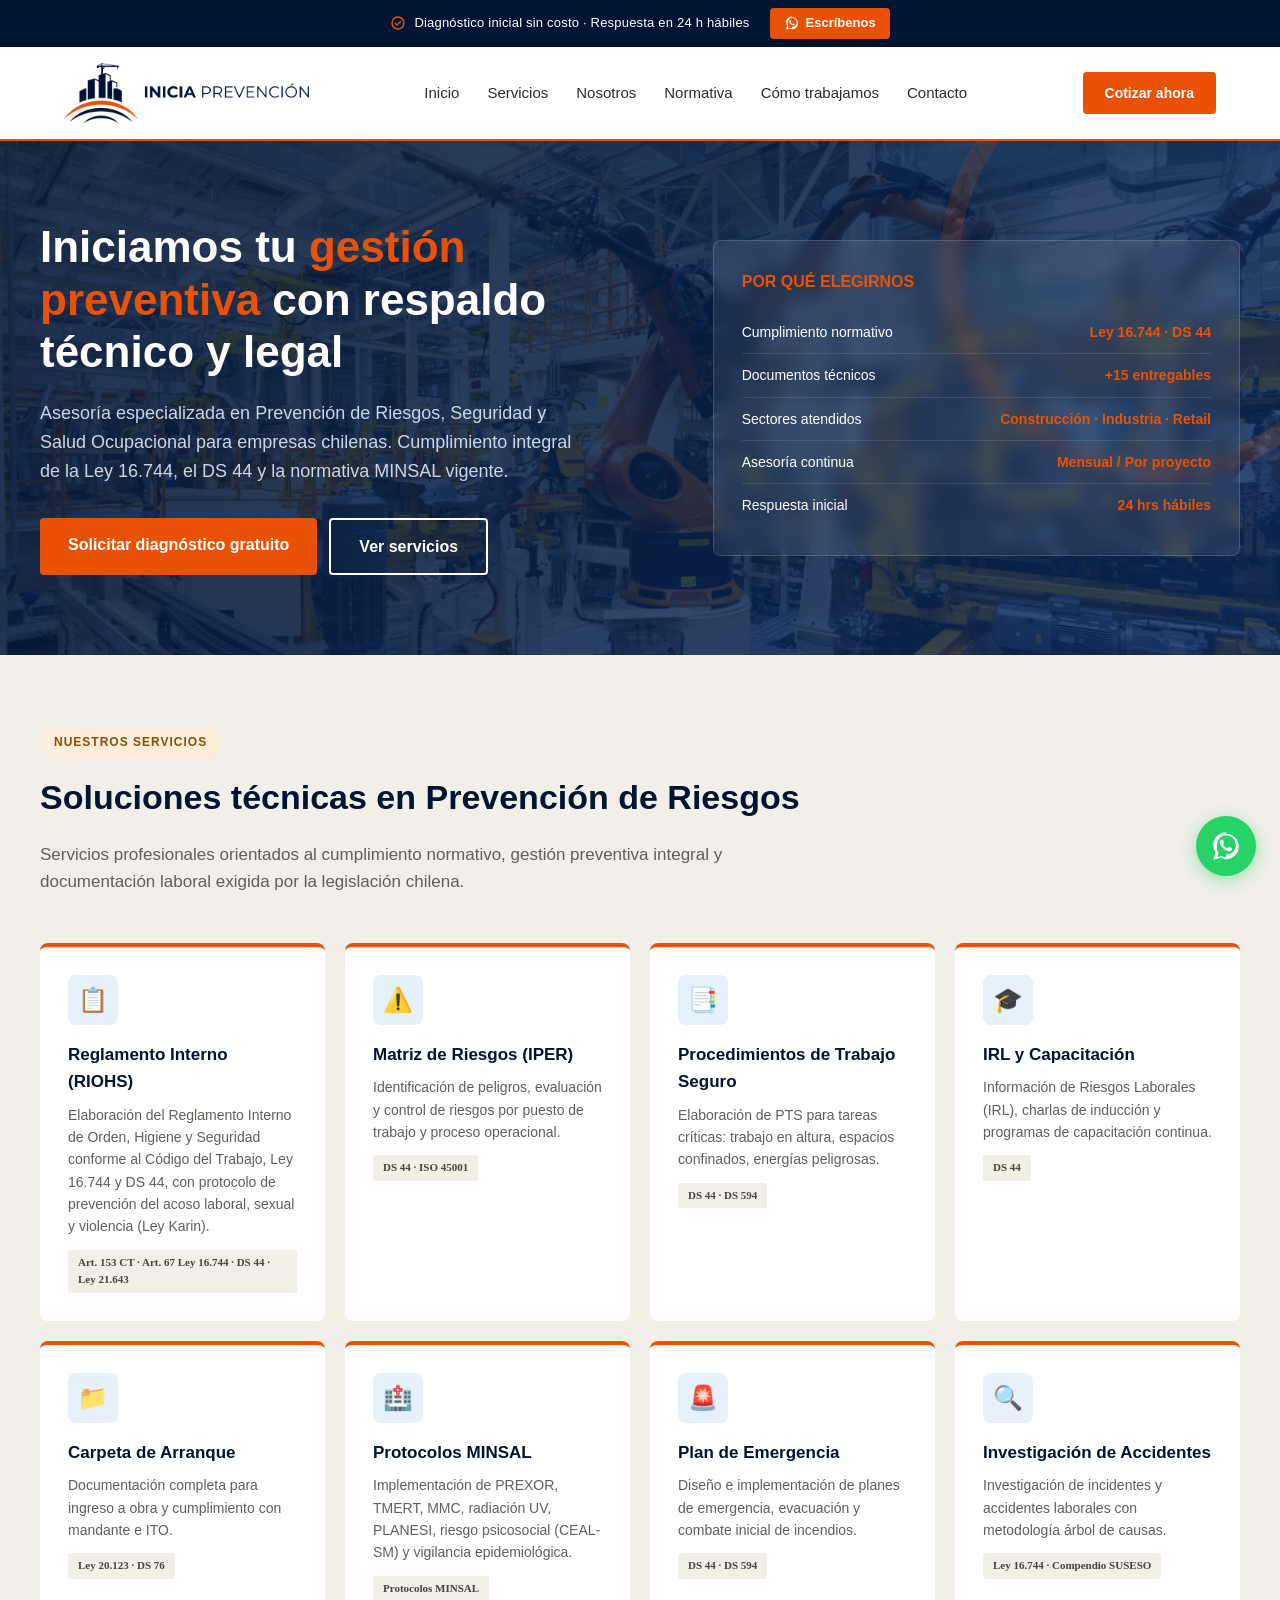
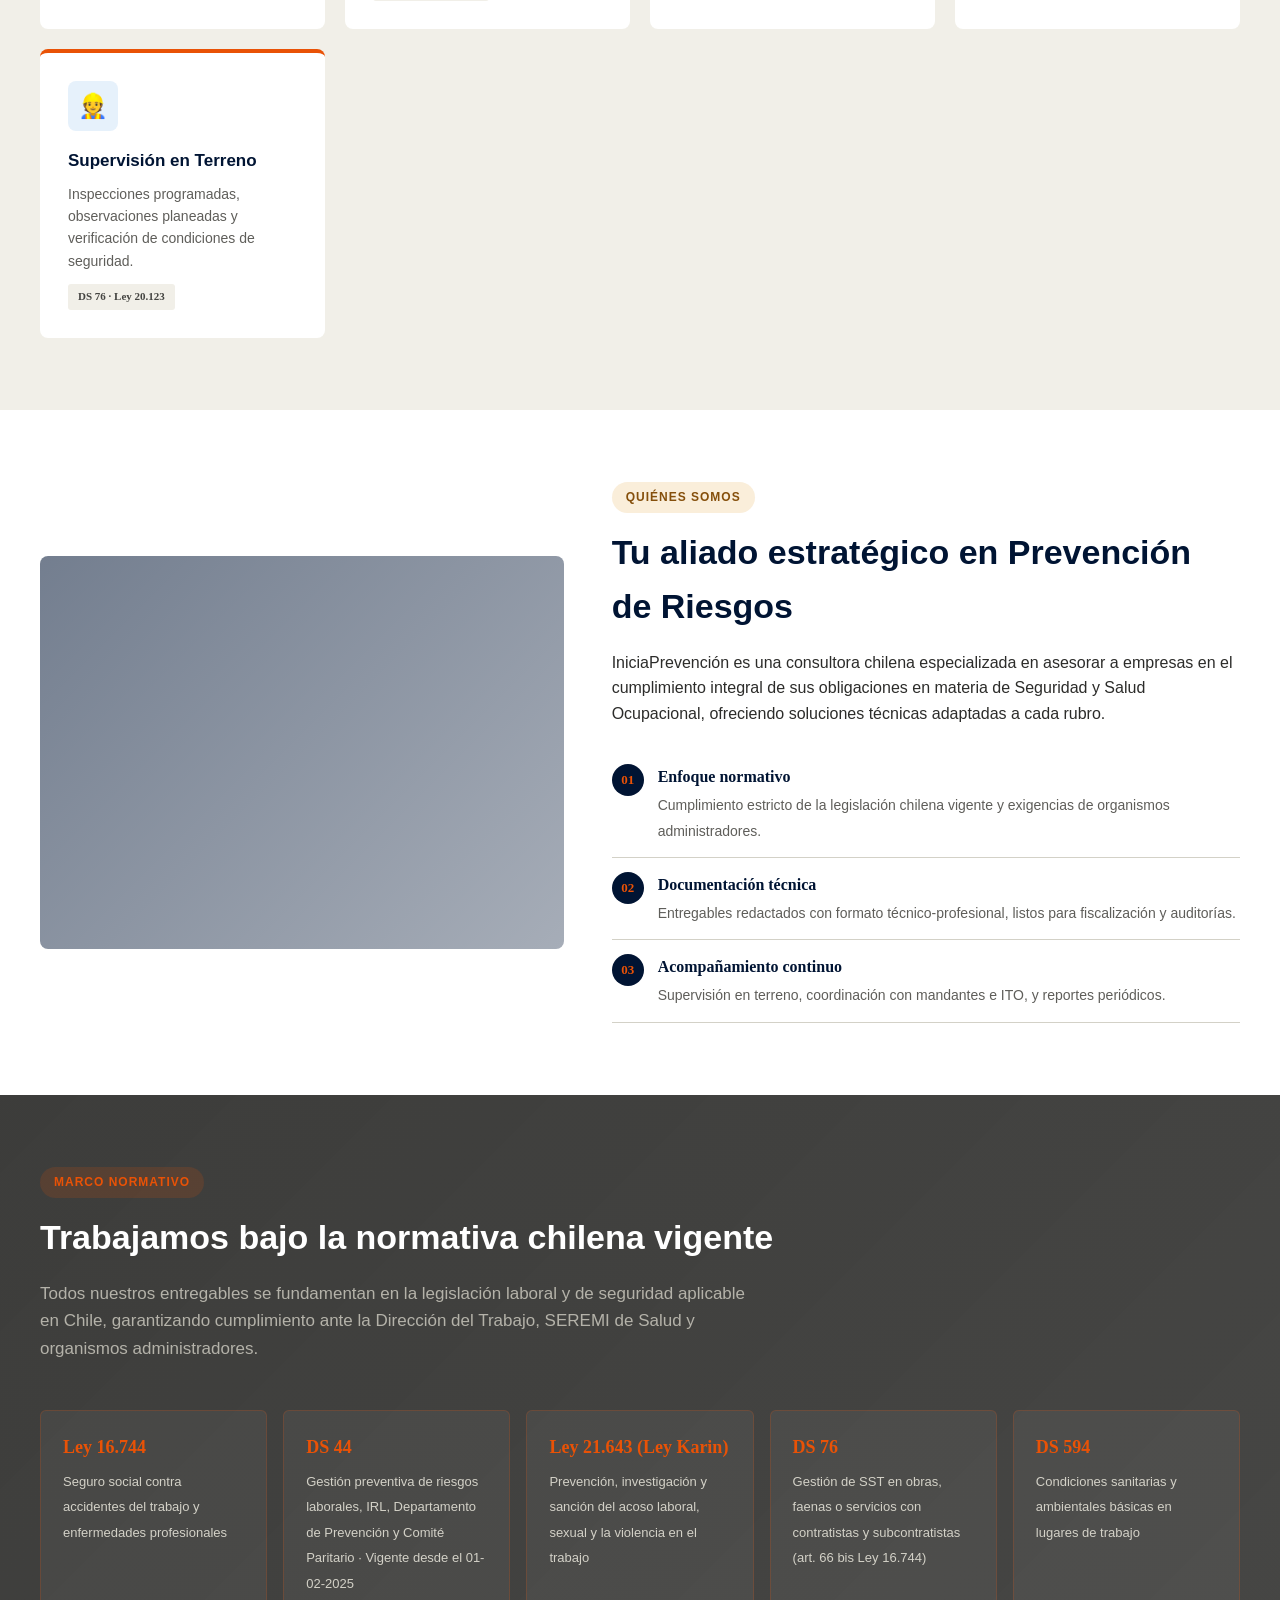
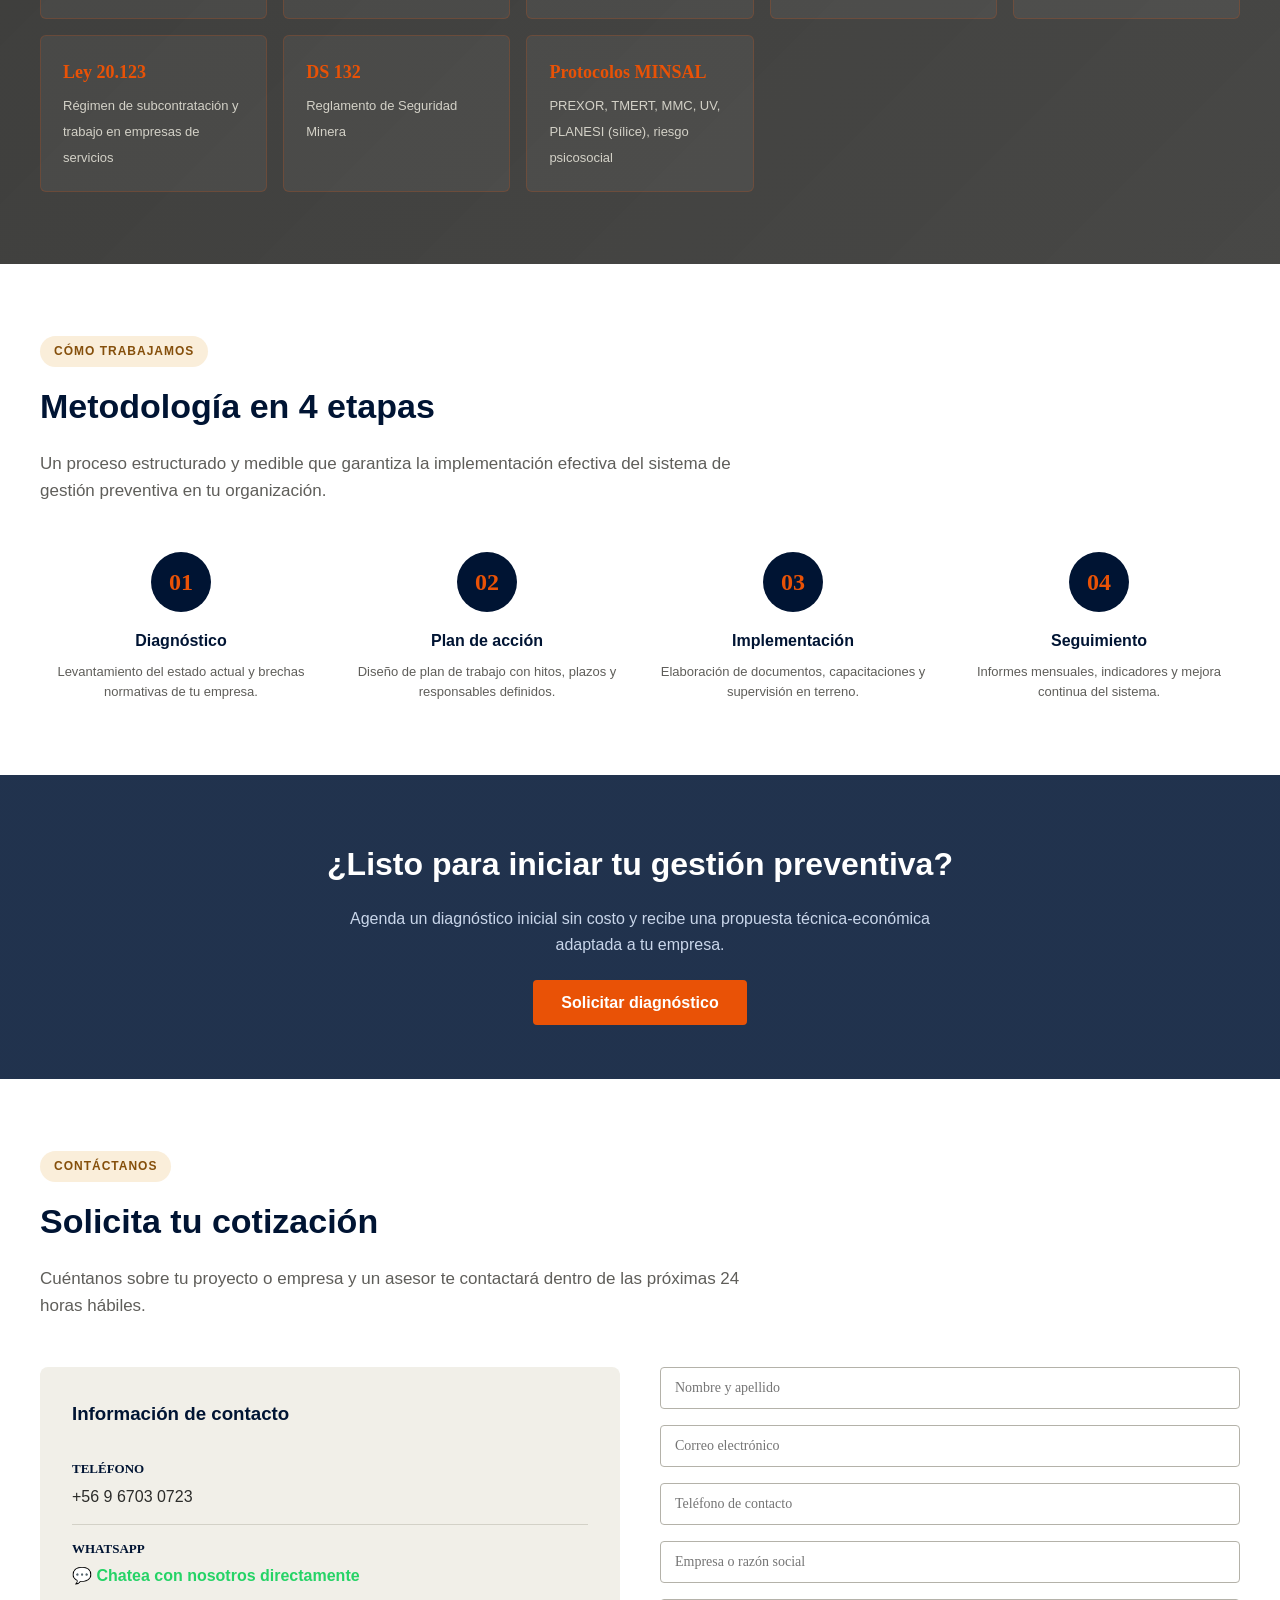
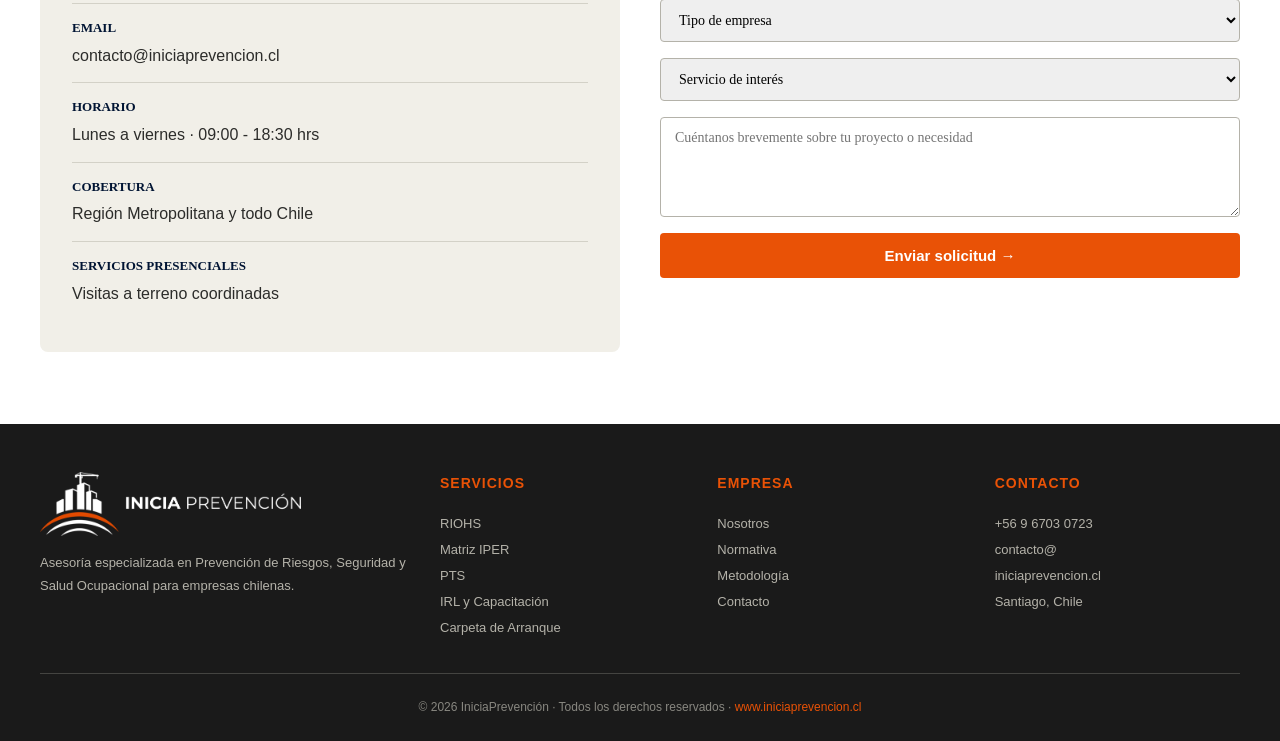
==== commit 079c020d: "Add files via upload" ====
--- a/index.html
+++ b/index.html
@@ -45,6 +45,18 @@
 
 <!-- CSS -->
 <link rel="stylesheet" href="assets/css/styles.css">
+<!-- ESTILOS FRANJA SUPERIOR (incluidos aquí para que no dependan de styles.css) -->
+<style>
+.topbar{background:#001433;color:#fff;padding:8px 0;font-size:13px}
+.topbar .topbar-inner{max-width:1200px;margin:0 auto;padding:0 24px;display:flex;justify-content:center;align-items:center;flex-wrap:wrap;gap:20px}
+.topbar .tb-msg{display:inline-flex;align-items:center;gap:8px;font-weight:500;letter-spacing:.2px}
+.topbar .tb-msg .tb-ico{color:#E95206}
+.topbar .tb-ico{width:16px;height:16px;flex-shrink:0}
+.topbar .tb-short{display:none}
+.topbar a.tb-btn{display:inline-flex;align-items:center;gap:6px;background:#E95206;color:#fff;padding:5px 14px;border-radius:4px;font-weight:600;text-decoration:none;transition:background .2s ease}
+.topbar a.tb-btn:hover{background:#B83F03;color:#fff}
+@media (max-width:480px){.topbar{font-size:12px;padding:6px 0}.topbar .topbar-inner{gap:12px;padding:0 16px}.topbar .tb-full{display:none}.topbar .tb-short{display:inline}.topbar a.tb-btn{padding:4px 10px}}
+</style>
 
 <!-- SCHEMA.ORG STRUCTURED DATA -->
 <script type="application/ld+json">
@@ -86,11 +98,11 @@
 <div class="topbar">
   <div class="topbar-inner">
     <span class="tb-msg">
-      <svg class="tb-ico" viewBox="0 0 24 24" aria-hidden="true"><circle cx="12" cy="12" r="9" fill="none" stroke="currentColor" stroke-width="2"/><path d="M8 12.5l2.5 2.5L16 9.5" fill="none" stroke="currentColor" stroke-width="2" stroke-linecap="round" stroke-linejoin="round"/></svg>
+      <svg class="tb-ico" width="16" height="16" viewBox="0 0 24 24" aria-hidden="true"><circle cx="12" cy="12" r="9" fill="none" stroke="currentColor" stroke-width="2"/><path d="M8 12.5l2.5 2.5L16 9.5" fill="none" stroke="currentColor" stroke-width="2" stroke-linecap="round" stroke-linejoin="round"/></svg>
       <span class="tb-full">Diagnóstico inicial sin costo · Respuesta en 24 h hábiles</span><span class="tb-short">Diagnóstico inicial sin costo</span>
     </span>
     <a class="tb-btn" href="https://wa.me/56967030723?text=Hola%20IniciaPrevenci%C3%B3n%2C%20quiero%20solicitar%20el%20diagn%C3%B3stico%20inicial%20sin%20costo." target="_blank" rel="noopener" aria-label="Escríbenos por WhatsApp">
-      <svg class="tb-ico" viewBox="0 0 32 32" aria-hidden="true"><path fill="currentColor" d="M16.001 3C9.373 3 4 8.373 4 15.001c0 2.39.73 4.715 2.111 6.703L4 29l7.515-2.06C13.4 28.193 14.687 28.5 16 28.5h.005c6.628 0 12.001-5.373 12.001-12.001S22.629 4.5 16.001 4.5z M16.001 26.5h-.005c-1.244 0-2.464-.336-3.531-.97l-.253-.151-4.46 1.223 1.243-4.347-.165-.265a9.42 9.42 0 0 1-1.45-5.49C7.379 9.78 11.26 5.9 16.001 5.9c2.518 0 4.882.98 6.661 2.76a9.38 9.38 0 0 1 2.764 6.681c-.001 4.74-3.882 8.621-9.425 8.621z M21.183 17.78c-.283-.142-1.677-.828-1.937-.923-.26-.094-.45-.142-.638.142-.189.284-.732.923-.897 1.113-.165.189-.331.213-.614.071-.283-.142-1.197-.441-2.28-1.408-.843-.751-1.413-1.679-1.578-1.962-.165-.284-.018-.437.124-.578.128-.127.283-.331.425-.496.142-.165.189-.284.283-.473.094-.189.047-.355-.024-.496-.071-.142-.638-1.535-.874-2.103-.231-.553-.466-.477-.638-.486-.165-.008-.354-.01-.543-.01s-.496.071-.756.355c-.26.284-.992.969-.992 2.361 0 1.393 1.016 2.738 1.158 2.927.142.189 2.001 3.054 4.851 4.286.677.293 1.205.467 1.617.598.679.215 1.297.185 1.785.112.544-.081 1.677-.685 1.913-1.347.236-.661.236-1.228.165-1.347-.071-.119-.26-.189-.543-.331z"/></svg>
+      <svg class="tb-ico" width="16" height="16" viewBox="0 0 32 32" aria-hidden="true"><path fill="currentColor" d="M16.001 3C9.373 3 4 8.373 4 15.001c0 2.39.73 4.715 2.111 6.703L4 29l7.515-2.06C13.4 28.193 14.687 28.5 16 28.5h.005c6.628 0 12.001-5.373 12.001-12.001S22.629 4.5 16.001 4.5z M16.001 26.5h-.005c-1.244 0-2.464-.336-3.531-.97l-.253-.151-4.46 1.223 1.243-4.347-.165-.265a9.42 9.42 0 0 1-1.45-5.49C7.379 9.78 11.26 5.9 16.001 5.9c2.518 0 4.882.98 6.661 2.76a9.38 9.38 0 0 1 2.764 6.681c-.001 4.74-3.882 8.621-9.425 8.621z M21.183 17.78c-.283-.142-1.677-.828-1.937-.923-.26-.094-.45-.142-.638.142-.189.284-.732.923-.897 1.113-.165.189-.331.213-.614.071-.283-.142-1.197-.441-2.28-1.408-.843-.751-1.413-1.679-1.578-1.962-.165-.284-.018-.437.124-.578.128-.127.283-.331.425-.496.142-.165.189-.284.283-.473.094-.189.047-.355-.024-.496-.071-.142-.638-1.535-.874-2.103-.231-.553-.466-.477-.638-.486-.165-.008-.354-.01-.543-.01s-.496.071-.756.355c-.26.284-.992.969-.992 2.361 0 1.393 1.016 2.738 1.158 2.927.142.189 2.001 3.054 4.851 4.286.677.293 1.205.467 1.617.598.679.215 1.297.185 1.785.112.544-.081 1.677-.685 1.913-1.347.236-.661.236-1.228.165-1.347-.071-.119-.26-.189-.543-.331z"/></svg>
       Escríbenos
     </a>
   </div>
